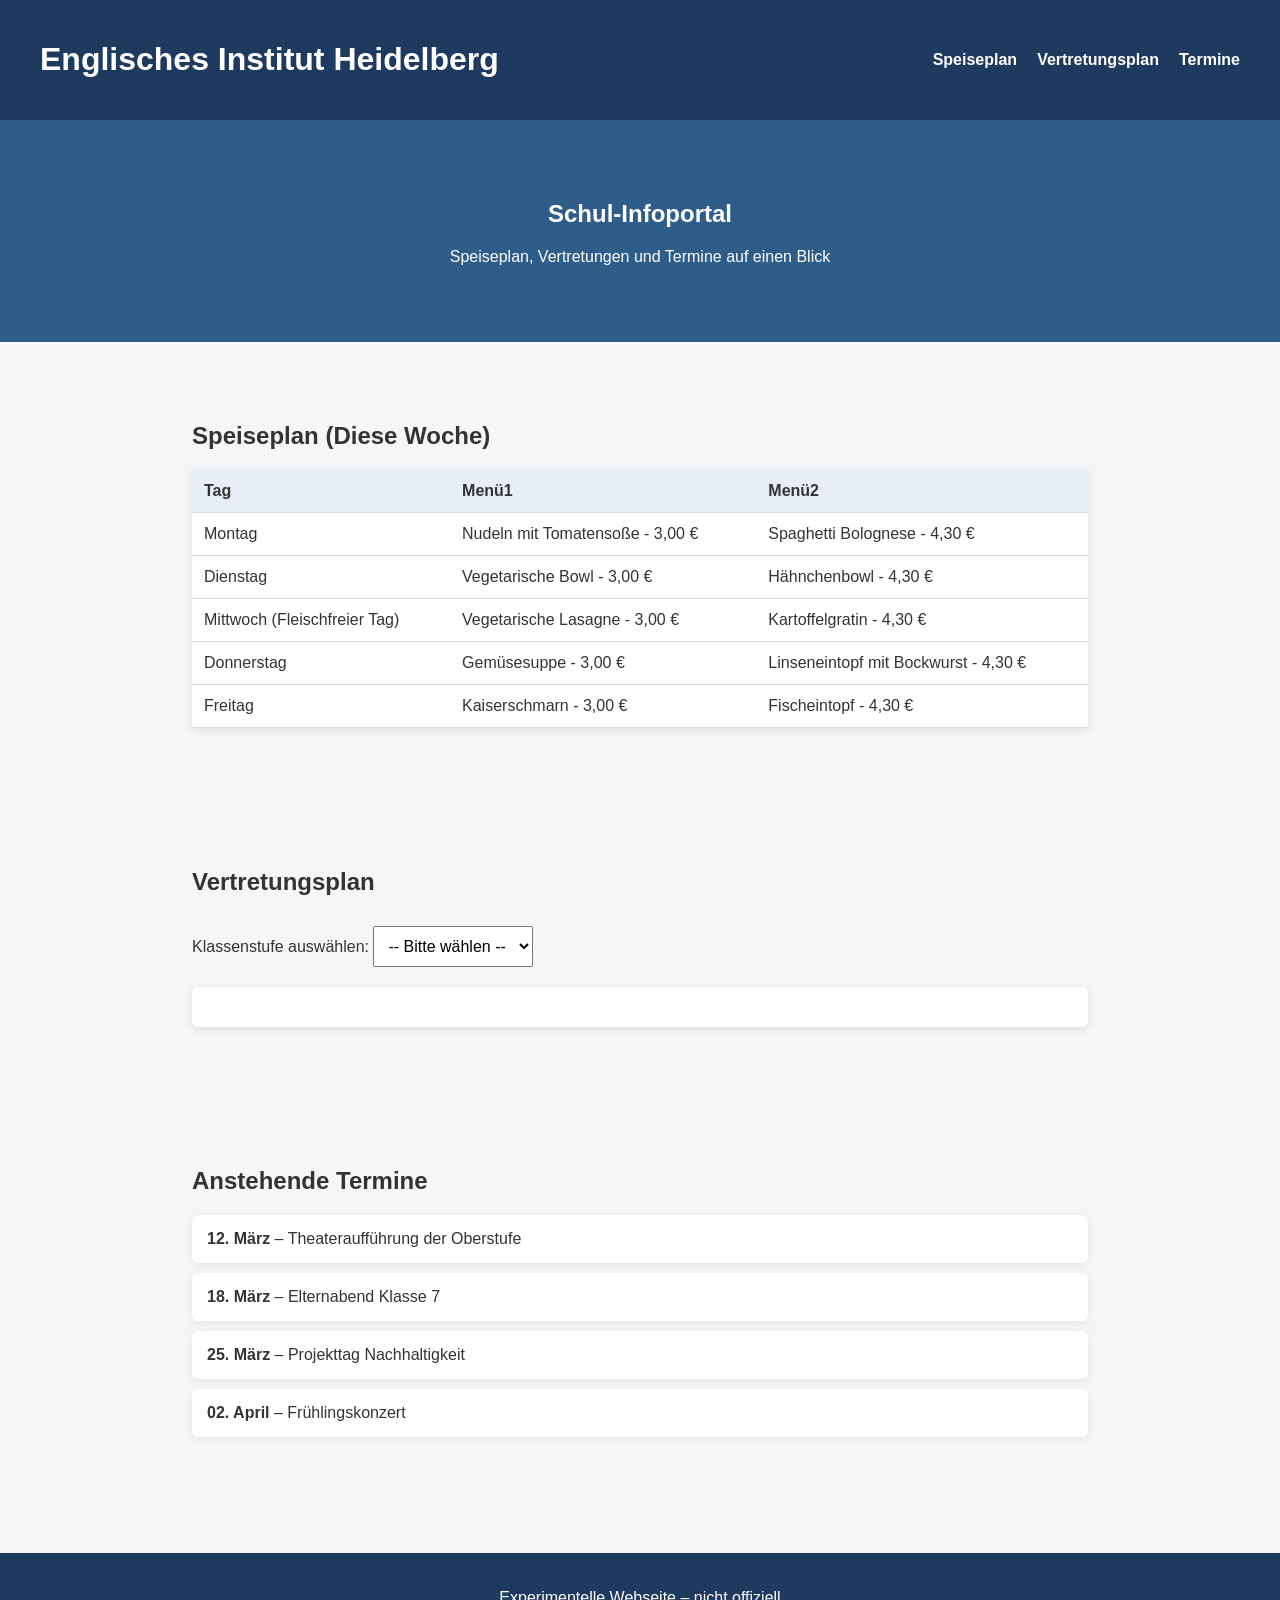
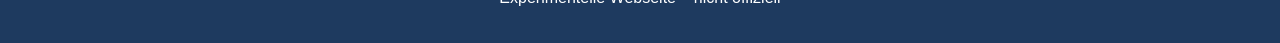
==== index.html @ 16c494ef "speiseplan" ====
<!DOCTYPE html>
<html lang="de">
<head>
<meta charset="UTF-8">
<meta name="viewport" content="width=device-width, initial-scale=1.0">
<title>EI Heidelberg – Infoportal</title>
<link rel="stylesheet" href="style.css">
</head>

<body>

<header>
<h1>Englisches Institut Heidelberg</h1>

<nav>
<ul>
<li><a href="#speiseplan">Speiseplan</a></li>
<li><a href="#vertretung">Vertretungsplan</a></li>
<li><a href="#termine">Termine</a></li>
</ul>
</nav>
</header>

<section class="hero">
<h2>Schul-Infoportal</h2>
<p>Speiseplan, Vertretungen und Termine auf einen Blick</p>
</section>


<section id="speiseplan" class="section">
<h2>Speiseplan (Diese Woche)</h2>

<table>
<tr>
<th>Tag</th>
<th>Menü1</th>
<th>Menü2</th>
</tr>

<tr>
<td>Montag</td>
<td>Nudeln mit Tomatensoße - 3,00 €</td>
<td>Spaghetti Bolognese - 4,30 €</td>
</tr>

<tr>
<td>Dienstag</td>
<td>Vegetarische Bowl - 3,00 €</td>
<td>Hähnchenbowl - 4,30 €</td>
</tr>

<tr>
<td>Mittwoch (Fleischfreier Tag)</td>
<td>Vegetarische Lasagne - 3,00 €</td>
<td>Kartoffelgratin - 4,30 €</td>
</tr>

<tr>
<td>Donnerstag</td>
<td>Gemüsesuppe - 3,00 €</td>
<td>Linseneintopf mit Bockwurst - 4,30 €</td>
</tr>

<tr>
<td>Freitag</td>
<td>Kaiserschmarn - 3,00 €</td>
<td>Fischeintopf - 4,30 €</td>
</tr>

</table>
</section>


<section id="vertretung" class="section">
<h2>Vertretungsplan</h2>

<label>Klassenstufe auswählen:</label>

<select id="classSelect">
<option value="">-- Bitte wählen --</option>
<option value="5">Klasse 5</option>
<option value="6">Klasse 6</option>
<option value="7">Klasse 7</option>
<option value="8">Klasse 8</option>
<option value="9">Klasse 9</option>
<option value="10">Klasse 10</option>
<option value="11">Klasse 11</option>
<option value="KS1">Kursstufe 1</option>
<option value="KS2">Kursstufe 2</option>
</select>

<div id="vertretungsOutput"></div>

</section>


<section id="termine" class="section">
<h2>Anstehende Termine</h2>

<ul class="events">

<li>
<strong>12. März</strong> – Theateraufführung der Oberstufe
</li>

<li>
<strong>18. März</strong> – Elternabend Klasse 7
</li>

<li>
<strong>25. März</strong> – Projekttag Nachhaltigkeit
</li>

<li>
<strong>02. April</strong> – Frühlingskonzert
</li>

</ul>

</section>

<footer>
<p>Experimentelle Webseite – nicht offiziell</p>
</footer>

<script src="script.js"></script>

</body>
</html>
---- style.css ----
body{
    font-family: Arial, Helvetica, sans-serif;
    margin:0;
    background:#f4f6f8;
    color:#333;
    }
    
    header{
    display:flex;
    justify-content:space-between;
    align-items:center;
    padding:20px 40px;
    background:#1e3a5f;
    color:white;
    }
    
    nav ul{
    display:flex;
    list-style:none;
    gap:20px;
    }
    
    nav a{
    color:white;
    text-decoration:none;
    font-weight:bold;
    }
    
    nav a:hover{
    text-decoration:underline;
    }
    
    .hero{
    text-align:center;
    padding:60px 20px;
    background:#2f5d8a;
    color:white;
    }
    
    .section{
    padding:60px 15%;
    }
    
    h2{
    margin-bottom:20px;
    }
    
    table{
    width:100%;
    border-collapse:collapse;
    background:white;
    box-shadow:0 2px 8px rgba(0,0,0,0.1);
    }
    
    th,td{
    padding:12px;
    border-bottom:1px solid #ddd;
    text-align:left;
    }
    
    th{
    background:#e8eef6;
    }
    
    select{
    padding:10px;
    margin-top:10px;
    font-size:16px;
    }
    
    #vertretungsOutput{
    margin-top:20px;
    background:white;
    padding:20px;
    border-radius:6px;
    box-shadow:0 2px 8px rgba(0,0,0,0.1);
    }
    
    .events{
    list-style:none;
    padding:0;
    }
    
    .events li{
    background:white;
    margin-bottom:10px;
    padding:15px;
    border-radius:6px;
    box-shadow:0 2px 8px rgba(0,0,0,0.08);
    }
    
    footer{
    text-align:center;
    padding:20px;
    background:#1e3a5f;
    color:white;
    margin-top:40px;
    }
    
    html{
    scroll-behavior:smooth;
    }
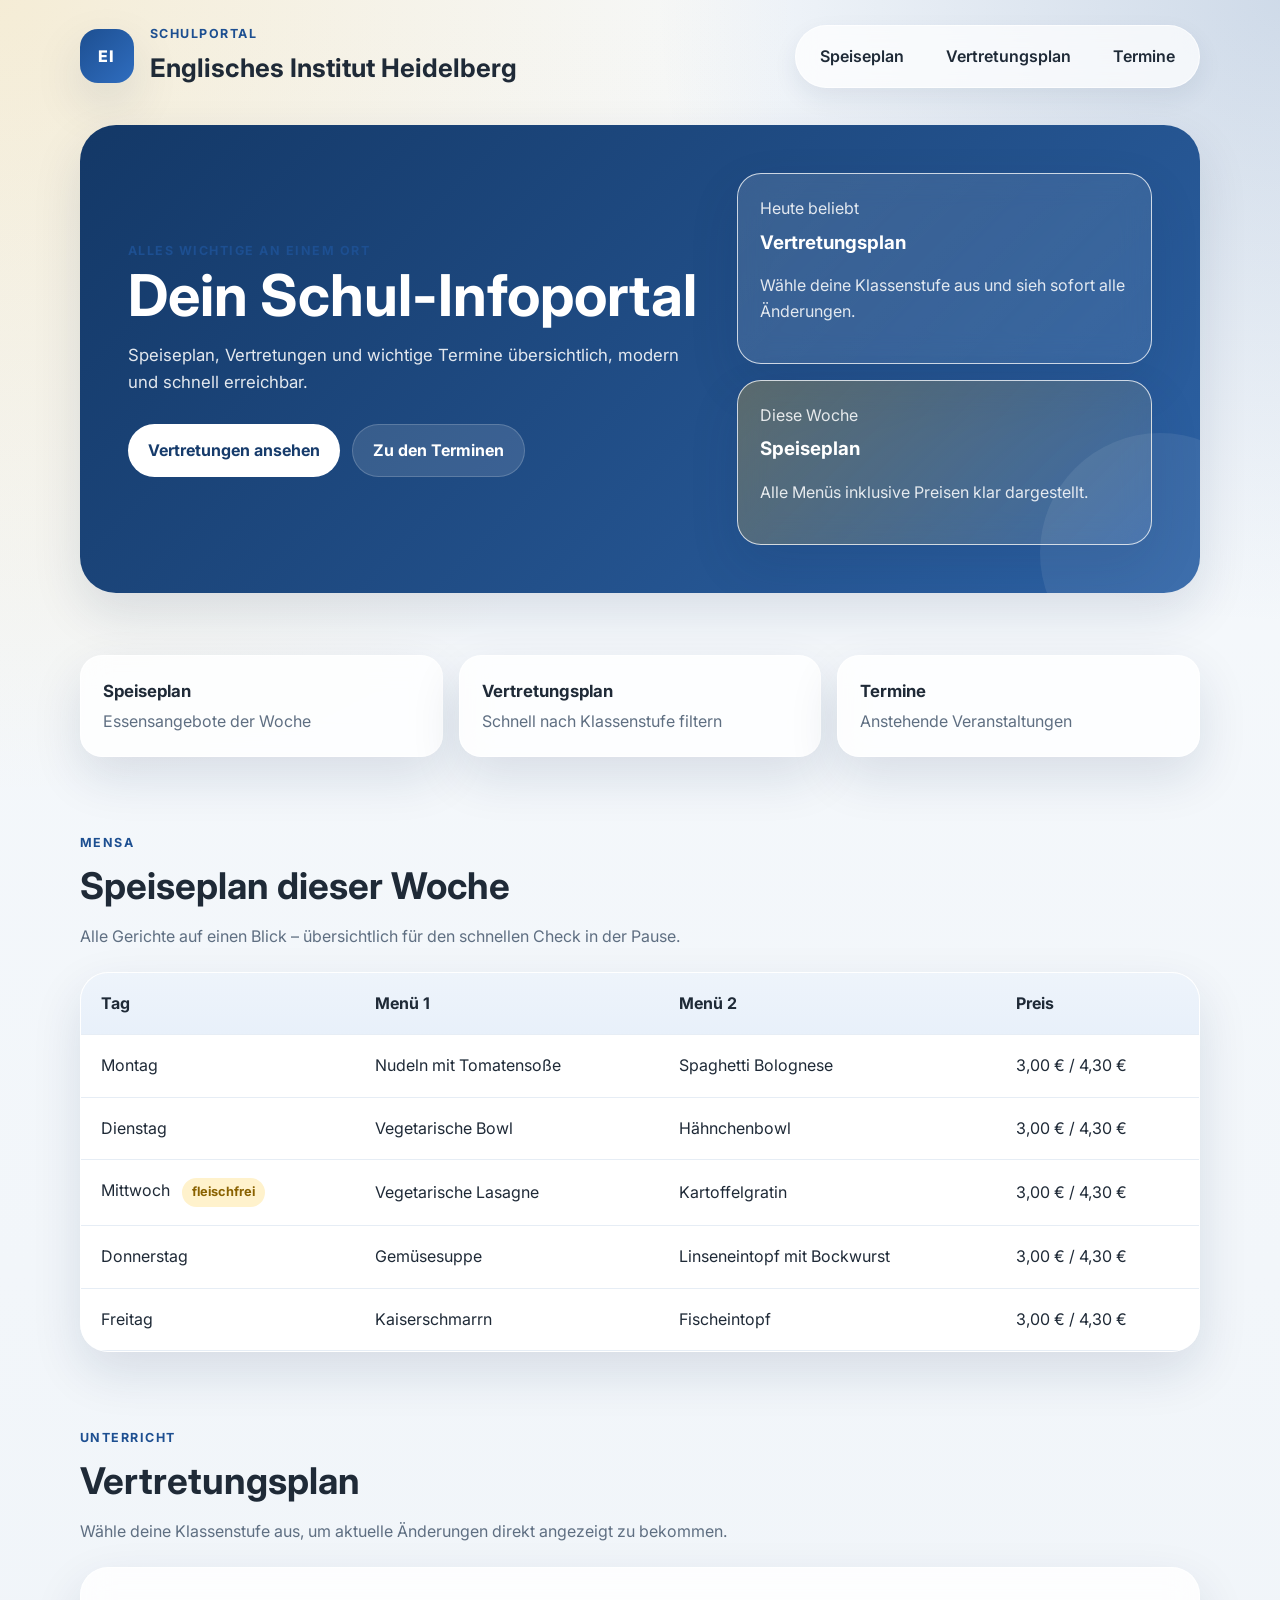
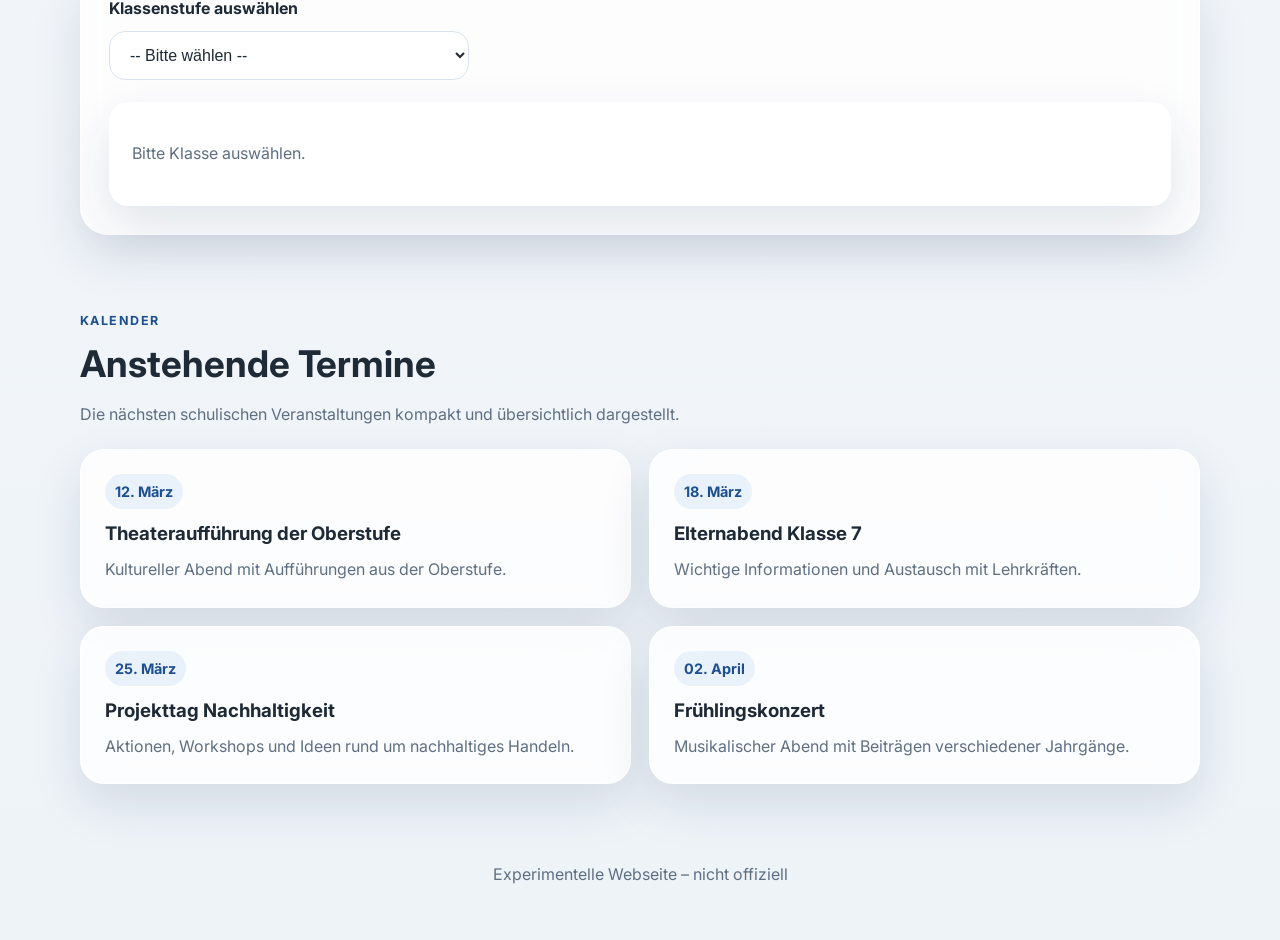
==== commit ca6767b8: "update" ====
--- a/index.html
+++ b/index.html
@@ -1,129 +1,198 @@
 <!DOCTYPE html>
 <html lang="de">
 <head>
-<meta charset="UTF-8">
-<meta name="viewport" content="width=device-width, initial-scale=1.0">
-<title>EI Heidelberg – Infoportal</title>
-<link rel="stylesheet" href="style.css">
+  <meta charset="UTF-8">
+  <meta name="viewport" content="width=device-width, initial-scale=1.0">
+  <title>EI Heidelberg – Infoportal</title>
+  <link rel="preconnect" href="https://fonts.googleapis.com">
+  <link rel="preconnect" href="https://fonts.gstatic.com" crossorigin>
+  <link href="https://fonts.googleapis.com/css2?family=Inter:wght@400;500;600;700;800&display=swap" rel="stylesheet">
+  <link rel="stylesheet" href="style.css">
 </head>
+<body>
+  <header class="site-header">
+    <div class="brand">
+      <span class="brand-badge">EI</span>
+      <div>
+        <p class="eyebrow">Schulportal</p>
+        <h1>Englisches Institut Heidelberg</h1>
+      </div>
+    </div>
 
-<body>
+    <nav class="main-nav">
+      <ul>
+        <li><a href="#speiseplan">Speiseplan</a></li>
+        <li><a href="#vertretung">Vertretungsplan</a></li>
+        <li><a href="#termine">Termine</a></li>
+      </ul>
+    </nav>
+  </header>
 
-<header>
-<h1>Englisches Institut Heidelberg</h1>
+  <main>
+    <section class="hero">
+      <div class="hero-content">
+        <p class="eyebrow">Alles Wichtige an einem Ort</p>
+        <h2>Dein Schul-Infoportal</h2>
+        <p class="hero-text">Speiseplan, Vertretungen und wichtige Termine übersichtlich, modern und schnell erreichbar.</p>
 
-<nav>
-<ul>
-<li><a href="#speiseplan">Speiseplan</a></li>
-<li><a href="#vertretung">Vertretungsplan</a></li>
-<li><a href="#termine">Termine</a></li>
-</ul>
-</nav>
-</header>
+        <div class="hero-actions">
+          <a class="btn btn-primary" href="#vertretung">Vertretungen ansehen</a>
+          <a class="btn btn-secondary" href="#termine">Zu den Terminen</a>
+        </div>
+      </div>
 
-<section class="hero">
-<h2>Schul-Infoportal</h2>
-<p>Speiseplan, Vertretungen und Termine auf einen Blick</p>
-</section>
+      <div class="hero-cards">
+        <article class="info-card accent-blue">
+          <span class="info-label">Heute beliebt</span>
+          <h3>Vertretungsplan</h3>
+          <p>Wähle deine Klassenstufe aus und sieh sofort alle Änderungen.</p>
+        </article>
 
+        <article class="info-card accent-gold">
+          <span class="info-label">Diese Woche</span>
+          <h3>Speiseplan</h3>
+          <p>Alle Menüs inklusive Preisen klar dargestellt.</p>
+        </article>
+      </div>
+    </section>
 
-<section id="speiseplan" class="section">
-<h2>Speiseplan (Diese Woche)</h2>
+    <section class="quick-links section-narrow">
+      <a class="quick-link" href="#speiseplan">
+        <span class="quick-link-title">Speiseplan</span>
+        <span class="quick-link-text">Essensangebote der Woche</span>
+      </a>
+      <a class="quick-link" href="#vertretung">
+        <span class="quick-link-title">Vertretungsplan</span>
+        <span class="quick-link-text">Schnell nach Klassenstufe filtern</span>
+      </a>
+      <a class="quick-link" href="#termine">
+        <span class="quick-link-title">Termine</span>
+        <span class="quick-link-text">Anstehende Veranstaltungen</span>
+      </a>
+    </section>
 
-<table>
-<tr>
-<th>Tag</th>
-<th>Menü1</th>
-<th>Menü2</th>
-</tr>
+    <section id="speiseplan" class="section">
+      <div class="section-heading">
+        <p class="eyebrow">Mensa</p>
+        <h2>Speiseplan dieser Woche</h2>
+        <p>Alle Gerichte auf einen Blick – übersichtlich für den schnellen Check in der Pause.</p>
+      </div>
 
-<tr>
-<td>Montag</td>
-<td>Nudeln mit Tomatensoße - 3,00 €</td>
-<td>Spaghetti Bolognese - 4,30 €</td>
-</tr>
+      <div class="table-wrapper">
+        <table>
+          <thead>
+            <tr>
+              <th>Tag</th>
+              <th>Menü 1</th>
+              <th>Menü 2</th>
+              <th>Preis</th>
+            </tr>
+          </thead>
+          <tbody>
+            <tr>
+              <td data-label="Tag">Montag</td>
+              <td data-label="Menü 1">Nudeln mit Tomatensoße</td>
+              <td data-label="Menü 2">Spaghetti Bolognese</td>
+              <td data-label="Preis">3,00 € / 4,30 €</td>
+            </tr>
+            <tr>
+              <td data-label="Tag">Dienstag</td>
+              <td data-label="Menü 1">Vegetarische Bowl</td>
+              <td data-label="Menü 2">Hähnchenbowl</td>
+              <td>3,00 € / 4,30 €</td>
+            </tr>
+            <tr>
+              <td data-label="Tag">Mittwoch <span class="highlight-pill">fleischfrei</span></td>
+              <td data-label="Menü 1">Vegetarische Lasagne</td>
+              <td data-label="Menü 2">Kartoffelgratin</td>
+              <td>3,00 € / 4,30 €</td>
+            </tr>
+            <tr>
+              <td data-label="Tag">Donnerstag</td>
+              <td data-label="Menü 1">Gemüsesuppe</td>
+              <td data-label="Menü 2">Linseneintopf mit Bockwurst</td>
+              <td>3,00 € / 4,30 €</td>
+            </tr>
+            <tr>
+              <td data-label="Tag">Freitag</td>
+              <td data-label="Menü 1">Kaiserschmarrn</td>
+              <td data-label="Menü 2">Fischeintopf</td>
+              <td>3,00 € / 4,30 €</td>
+            </tr>
+          </tbody>
+        </table>
+      </div>
+    </section>
 
-<tr>
-<td>Dienstag</td>
-<td>Vegetarische Bowl - 3,00 €</td>
-<td>Hähnchenbowl - 4,30 €</td>
-</tr>
+    <section id="vertretung" class="section">
+      <div class="section-heading">
+        <p class="eyebrow">Unterricht</p>
+        <h2>Vertretungsplan</h2>
+        <p>Wähle deine Klassenstufe aus, um aktuelle Änderungen direkt angezeigt zu bekommen.</p>
+      </div>
 
-<tr>
-<td>Mittwoch (Fleischfreier Tag)</td>
-<td>Vegetarische Lasagne - 3,00 €</td>
-<td>Kartoffelgratin - 4,30 €</td>
-</tr>
+      <div class="vertretung-card">
+        <label for="classSelect">Klassenstufe auswählen</label>
+        <div class="select-wrapper">
+          <select id="classSelect">
+            <option value="">-- Bitte wählen --</option>
+            <option value="5">Klasse 5</option>
+            <option value="6">Klasse 6</option>
+            <option value="7">Klasse 7</option>
+            <option value="8">Klasse 8</option>
+            <option value="9">Klasse 9</option>
+            <option value="10">Klasse 10</option>
+            <option value="11">Klasse 11</option>
+            <option value="KS1">Kursstufe 1</option>
+            <option value="KS2">Kursstufe 2</option>
+          </select>
+        </div>
 
-<tr>
-<td>Donnerstag</td>
-<td>Gemüsesuppe - 3,00 €</td>
-<td>Linseneintopf mit Bockwurst - 4,30 €</td>
-</tr>
+        <div id="vertretungsOutput" class="output-placeholder">
+          <p>Bitte Klasse auswählen.</p>
+        </div>
+      </div>
+    </section>
 
-<tr>
-<td>Freitag</td>
-<td>Kaiserschmarn - 3,00 €</td>
-<td>Fischeintopf - 4,30 €</td>
-</tr>
+    <section id="termine" class="section">
+      <div class="section-heading">
+        <p class="eyebrow">Kalender</p>
+        <h2>Anstehende Termine</h2>
+        <p>Die nächsten schulischen Veranstaltungen kompakt und übersichtlich dargestellt.</p>
+      </div>
 
-</table>
-</section>
+      <div class="events-grid">
+        <article class="event-card">
+          <span class="event-date">12. März</span>
+          <h3>Theateraufführung der Oberstufe</h3>
+          <p>Kultureller Abend mit Aufführungen aus der Oberstufe.</p>
+        </article>
 
+        <article class="event-card">
+          <span class="event-date">18. März</span>
+          <h3>Elternabend Klasse 7</h3>
+          <p>Wichtige Informationen und Austausch mit Lehrkräften.</p>
+        </article>
 
-<section id="vertretung" class="section">
-<h2>Vertretungsplan</h2>
+        <article class="event-card">
+          <span class="event-date">25. März</span>
+          <h3>Projekttag Nachhaltigkeit</h3>
+          <p>Aktionen, Workshops und Ideen rund um nachhaltiges Handeln.</p>
+        </article>
 
-<label>Klassenstufe auswählen:</label>
+        <article class="event-card">
+          <span class="event-date">02. April</span>
+          <h3>Frühlingskonzert</h3>
+          <p>Musikalischer Abend mit Beiträgen verschiedener Jahrgänge.</p>
+        </article>
+      </div>
+    </section>
+  </main>
 
-<select id="classSelect">
-<option value="">-- Bitte wählen --</option>
-<option value="5">Klasse 5</option>
-<option value="6">Klasse 6</option>
-<option value="7">Klasse 7</option>
-<option value="8">Klasse 8</option>
-<option value="9">Klasse 9</option>
-<option value="10">Klasse 10</option>
-<option value="11">Klasse 11</option>
-<option value="KS1">Kursstufe 1</option>
-<option value="KS2">Kursstufe 2</option>
-</select>
+  <footer>
+    <p>Experimentelle Webseite – nicht offiziell</p>
+  </footer>
 
-<div id="vertretungsOutput"></div>
-
-</section>
-
-
-<section id="termine" class="section">
-<h2>Anstehende Termine</h2>
-
-<ul class="events">
-
-<li>
-<strong>12. März</strong> – Theateraufführung der Oberstufe
-</li>
-
-<li>
-<strong>18. März</strong> – Elternabend Klasse 7
-</li>
-
-<li>
-<strong>25. März</strong> – Projekttag Nachhaltigkeit
-</li>
-
-<li>
-<strong>02. April</strong> – Frühlingskonzert
-</li>
-
-</ul>
-
-</section>
-
-<footer>
-<p>Experimentelle Webseite – nicht offiziell</p>
-</footer>
-
-<script src="script.js"></script>
-
+  <script src="script.js"></script>
 </body>
-</html>+</html>
--- a/style.css
+++ b/style.css
@@ -1,102 +1,687 @@
-body{
-    font-family: Arial, Helvetica, sans-serif;
-    margin:0;
-    background:#f4f6f8;
-    color:#333;
-    }
-    
-    header{
-    display:flex;
-    justify-content:space-between;
-    align-items:center;
-    padding:20px 40px;
-    background:#1e3a5f;
-    color:white;
-    }
-    
-    nav ul{
-    display:flex;
-    list-style:none;
-    gap:20px;
-    }
-    
-    nav a{
-    color:white;
-    text-decoration:none;
-    font-weight:bold;
-    }
-    
-    nav a:hover{
-    text-decoration:underline;
-    }
-    
-    .hero{
-    text-align:center;
-    padding:60px 20px;
-    background:#2f5d8a;
-    color:white;
-    }
-    
-    .section{
-    padding:60px 15%;
-    }
-    
-    h2{
-    margin-bottom:20px;
-    }
-    
-    table{
-    width:100%;
-    border-collapse:collapse;
-    background:white;
-    box-shadow:0 2px 8px rgba(0,0,0,0.1);
-    }
-    
-    th,td{
-    padding:12px;
-    border-bottom:1px solid #ddd;
-    text-align:left;
-    }
-    
-    th{
-    background:#e8eef6;
-    }
-    
-    select{
-    padding:10px;
-    margin-top:10px;
-    font-size:16px;
-    }
-    
-    #vertretungsOutput{
-    margin-top:20px;
-    background:white;
-    padding:20px;
-    border-radius:6px;
-    box-shadow:0 2px 8px rgba(0,0,0,0.1);
-    }
-    
-    .events{
-    list-style:none;
-    padding:0;
-    }
-    
-    .events li{
-    background:white;
-    margin-bottom:10px;
-    padding:15px;
-    border-radius:6px;
-    box-shadow:0 2px 8px rgba(0,0,0,0.08);
-    }
-    
-    footer{
-    text-align:center;
-    padding:20px;
-    background:#1e3a5f;
-    color:white;
-    margin-top:40px;
-    }
-    
-    html{
-    scroll-behavior:smooth;
-    }+:root {
+  --bg: #eef3f8;
+  --surface: rgba(255, 255, 255, 0.82);
+  --surface-solid: #ffffff;
+  --text: #1f2a37;
+  --muted: #5f6f82;
+  --primary: #1d4f91;
+  --primary-dark: #163b6b;
+  --accent: #f0b429;
+  --border: rgba(29, 79, 145, 0.12);
+  --shadow: 0 20px 50px rgba(20, 45, 84, 0.12);
+  --radius: 24px;
+}
+
+* {
+  box-sizing: border-box;
+}
+
+html {
+  scroll-behavior: smooth;
+}
+
+body {
+  margin: 0;
+  font-family: "Inter", Arial, Helvetica, sans-serif;
+  color: var(--text);
+  background:
+    radial-gradient(circle at top left, rgba(240, 180, 41, 0.18), transparent 28%),
+    radial-gradient(circle at top right, rgba(29, 79, 145, 0.18), transparent 22%),
+    linear-gradient(180deg, #f6f9fc 0%, var(--bg) 100%);
+  line-height: 1.6;
+}
+
+img {
+  max-width: 100%;
+}
+
+.site-header,
+.section,
+.section-narrow,
+footer {
+  width: min(1120px, calc(100% - 32px));
+  margin: 0 auto;
+}
+
+.site-header {
+  display: flex;
+  justify-content: space-between;
+  align-items: center;
+  gap: 24px;
+  padding: 24px 0;
+}
+
+.brand {
+  display: flex;
+  align-items: center;
+  gap: 16px;
+}
+
+.brand h1 {
+  margin: 0;
+  font-size: clamp(1.2rem, 2vw, 1.8rem);
+}
+
+.brand-badge {
+  width: 54px;
+  height: 54px;
+  display: grid;
+  place-items: center;
+  border-radius: 18px;
+  background: linear-gradient(135deg, var(--primary), #2f6dbf);
+  color: white;
+  font-weight: 800;
+  letter-spacing: 0.08em;
+  box-shadow: var(--shadow);
+}
+
+.eyebrow {
+  margin: 0 0 4px;
+  color: var(--primary);
+  text-transform: uppercase;
+  letter-spacing: 0.12em;
+  font-size: 0.78rem;
+  font-weight: 700;
+}
+
+nav ul {
+  display: flex;
+  align-items: center;
+  list-style: none;
+  gap: 10px;
+  padding: 8px;
+  margin: 0;
+  background: rgba(255, 255, 255, 0.72);
+  border: 1px solid rgba(255, 255, 255, 0.7);
+  border-radius: 999px;
+  backdrop-filter: blur(14px);
+  box-shadow: 0 10px 25px rgba(20, 45, 84, 0.08);
+}
+
+nav a {
+  display: inline-block;
+  color: var(--text);
+  text-decoration: none;
+  font-weight: 600;
+  padding: 10px 16px;
+  border-radius: 999px;
+  transition: 0.25s ease;
+}
+
+nav a:hover {
+  color: white;
+  background: var(--primary);
+}
+
+.hero {
+  width: min(1120px, calc(100% - 32px));
+  margin: 12px auto 24px;
+  padding: 48px;
+  border-radius: 36px;
+  background:
+    linear-gradient(135deg, rgba(19, 55, 101, 0.96), rgba(45, 97, 162, 0.88)),
+    linear-gradient(135deg, #1d4f91, #2f6dbf);
+  color: white;
+  display: grid;
+  grid-template-columns: 1.4fr 1fr;
+  gap: 28px;
+  align-items: center;
+  box-shadow: var(--shadow);
+  overflow: hidden;
+  position: relative;
+}
+
+.hero::after {
+  content: "";
+  position: absolute;
+  inset: auto -80px -80px auto;
+  width: 240px;
+  height: 240px;
+  border-radius: 50%;
+  background: rgba(255, 255, 255, 0.08);
+}
+
+.hero h2 {
+  margin: 0;
+  font-size: clamp(2rem, 5vw, 3.6rem);
+  line-height: 1.05;
+}
+
+.hero-text {
+  max-width: 56ch;
+  color: rgba(255, 255, 255, 0.88);
+  font-size: 1.05rem;
+}
+
+.hero-actions {
+  display: flex;
+  flex-wrap: wrap;
+  gap: 12px;
+  margin-top: 28px;
+}
+
+.btn {
+  display: inline-flex;
+  align-items: center;
+  justify-content: center;
+  padding: 13px 20px;
+  border-radius: 999px;
+  text-decoration: none;
+  font-weight: 700;
+  transition: transform 0.2s ease, opacity 0.2s ease, background 0.2s ease;
+}
+
+.btn:hover {
+  transform: translateY(-2px);
+}
+
+.btn-primary {
+  background: white;
+  color: var(--primary-dark);
+}
+
+.btn-secondary {
+  background: rgba(255, 255, 255, 0.12);
+  color: white;
+  border: 1px solid rgba(255, 255, 255, 0.18);
+}
+
+.hero-cards {
+  display: grid;
+  gap: 16px;
+}
+
+.info-card,
+.quick-link,
+.vertretung-card,
+.event-card,
+.table-wrapper,
+#vertretungsOutput {
+  backdrop-filter: blur(14px);
+  background: var(--surface);
+  border: 1px solid rgba(255, 255, 255, 0.75);
+  box-shadow: var(--shadow);
+}
+
+.info-card {
+  padding: 22px;
+  border-radius: 24px;
+}
+
+.info-card h3 {
+  margin: 6px 0 8px;
+}
+
+.info-card p,
+.info-label {
+  color: rgba(255, 255, 255, 0.86);
+}
+
+.accent-blue {
+  background: linear-gradient(135deg, rgba(255,255,255,0.12), rgba(255,255,255,0.08));
+}
+
+.accent-gold {
+  background: linear-gradient(135deg, rgba(240, 180, 41, 0.28), rgba(255,255,255,0.08));
+}
+
+.section,
+.section-narrow {
+  padding: 38px 0;
+}
+
+.section-heading {
+  margin-bottom: 22px;
+}
+
+.section-heading h2 {
+  margin: 0 0 8px;
+  font-size: clamp(1.6rem, 3vw, 2.3rem);
+}
+
+.section-heading p:last-child {
+  margin: 0;
+  color: var(--muted);
+  max-width: 65ch;
+}
+
+.quick-links {
+  display: grid;
+  grid-template-columns: repeat(3, 1fr);
+  gap: 16px;
+}
+
+.quick-link {
+  text-decoration: none;
+  color: inherit;
+  padding: 22px;
+  border-radius: 22px;
+  transition: transform 0.2s ease, border-color 0.2s ease;
+}
+
+.quick-link:hover,
+.event-card:hover {
+  transform: translateY(-4px);
+  border-color: rgba(29, 79, 145, 0.24);
+}
+
+.quick-link-title {
+  display: block;
+  font-weight: 700;
+  font-size: 1.05rem;
+  margin-bottom: 4px;
+}
+
+.quick-link-text {
+  color: var(--muted);
+}
+
+.table-wrapper {
+  border-radius: 28px;
+  overflow: hidden;
+}
+
+table {
+  width: 100%;
+  border-collapse: collapse;
+  background: var(--surface-solid);
+}
+
+thead {
+  background: linear-gradient(180deg, #eef4fb, #e8f0fa);
+}
+
+th,
+td {
+  padding: 18px 20px;
+  text-align: left;
+  border-bottom: 1px solid #e6edf5;
+}
+
+tbody tr:hover {
+  background: #f9fbfe;
+}
+
+.highlight-pill {
+  display: inline-block;
+  margin-left: 8px;
+  padding: 4px 10px;
+  border-radius: 999px;
+  background: #fff2cc;
+  color: #8a6200;
+  font-size: 0.8rem;
+  font-weight: 700;
+}
+
+.vertretung-card {
+  border-radius: 28px;
+  padding: 28px;
+}
+
+.vertretung-card label {
+  display: block;
+  margin-bottom: 10px;
+  font-weight: 700;
+}
+
+.select-wrapper {
+  position: relative;
+  max-width: 360px;
+}
+
+select {
+  width: 100%;
+  padding: 14px 16px;
+  font-size: 1rem;
+  border-radius: 16px;
+  border: 1px solid #d8e3ef;
+  background: white;
+  color: var(--text);
+  outline: none;
+}
+
+select:focus {
+  border-color: rgba(29, 79, 145, 0.45);
+  box-shadow: 0 0 0 4px rgba(29, 79, 145, 0.12);
+}
+
+#vertretungsOutput {
+  margin-top: 22px;
+  padding: 22px;
+  border-radius: 20px;
+  background: rgba(255, 255, 255, 0.9);
+}
+
+.output-placeholder,
+.output-empty {
+  color: var(--muted);
+}
+
+.output-list {
+  list-style: none;
+  padding: 0;
+  margin: 0;
+  display: grid;
+  gap: 12px;
+}
+
+.output-list li {
+  background: #f6f9fd;
+  border: 1px solid #e3ebf4;
+  border-radius: 16px;
+  padding: 14px 16px;
+}
+
+.events-grid {
+  display: grid;
+  grid-template-columns: repeat(2, 1fr);
+  gap: 18px;
+}
+
+.event-card {
+  padding: 24px;
+  border-radius: 24px;
+}
+
+.event-card h3 {
+  margin: 10px 0 8px;
+}
+
+.event-card p {
+  margin: 0;
+  color: var(--muted);
+}
+
+.event-date {
+  display: inline-block;
+  padding: 6px 10px;
+  border-radius: 999px;
+  background: #e9f1fb;
+  color: var(--primary);
+  font-weight: 700;
+  font-size: 0.9rem;
+}
+
+footer {
+  padding: 24px 0 36px;
+  text-align: center;
+  color: var(--muted);
+}
+
+@media (max-width: 900px) {
+  .site-header,
+  .hero {
+    grid-template-columns: 1fr;
+  }
+
+  .site-header {
+    flex-direction: column;
+    align-items: stretch;
+  }
+
+  nav ul {
+    justify-content: center;
+    flex-wrap: wrap;
+    border-radius: 24px;
+  }
+
+  .hero,
+  .vertretung-card {
+    padding: 28px;
+  }
+
+  .quick-links,
+  .events-grid {
+    grid-template-columns: 1fr;
+  }
+}
+
+@media (max-width: 640px) {
+  .hero {
+    padding: 24px;
+    border-radius: 28px;
+  }
+
+  th,
+  td {
+    padding: 14px 12px;
+    font-size: 0.94rem;
+  }
+
+  .brand {
+    align-items: flex-start;
+  }
+
+  nav a {
+    padding: 9px 12px;
+    font-size: 0.95rem;
+  }
+}
+
+
+/* Mobile improvements */
+main {
+  overflow-x: clip;
+}
+
+html, body {
+  max-width: 100%;
+  overflow-x: hidden;
+}
+
+@media (max-width: 900px) {
+  .site-header,
+  .hero {
+    width: min(1120px, calc(100% - 24px));
+  }
+
+  .section,
+  .section-narrow,
+  footer {
+    width: min(1120px, calc(100% - 24px));
+  }
+
+  .hero-content,
+  .hero-cards {
+    width: 100%;
+  }
+
+  .hero-actions {
+    flex-direction: column;
+    align-items: stretch;
+  }
+
+  .btn {
+    width: 100%;
+  }
+
+  .select-wrapper {
+    max-width: none;
+  }
+}
+
+@media (max-width: 640px) {
+  body {
+    line-height: 1.5;
+  }
+
+  .site-header {
+    padding: 18px 0 8px;
+    gap: 16px;
+  }
+
+  .brand {
+    gap: 12px;
+  }
+
+  .brand-badge {
+    width: 46px;
+    height: 46px;
+    border-radius: 14px;
+    font-size: 0.95rem;
+  }
+
+  .brand h1 {
+    font-size: 1.08rem;
+    line-height: 1.2;
+  }
+
+  .main-nav {
+    width: 100%;
+  }
+
+  nav ul {
+    display: grid;
+    grid-template-columns: repeat(2, minmax(0, 1fr));
+    gap: 8px;
+    width: 100%;
+    padding: 10px;
+  }
+
+  nav li:last-child {
+    grid-column: 1 / -1;
+  }
+
+  nav a {
+    display: flex;
+    justify-content: center;
+    width: 100%;
+    min-height: 44px;
+  }
+
+  .section,
+  .section-narrow {
+    padding: 26px 0;
+  }
+
+  .section-heading {
+    margin-bottom: 16px;
+  }
+
+  .hero {
+    margin-top: 8px;
+    gap: 18px;
+    padding: 20px;
+    border-radius: 24px;
+  }
+
+  .hero h2 {
+    font-size: 2rem;
+  }
+
+  .hero-text {
+    font-size: 0.98rem;
+  }
+
+  .info-card,
+  .quick-link,
+  .event-card,
+  .vertretung-card,
+  #vertretungsOutput {
+    border-radius: 20px;
+  }
+
+  .info-card,
+  .quick-link,
+  .event-card {
+    padding: 18px;
+  }
+
+  .vertretung-card {
+    padding: 18px;
+  }
+
+  select {
+    min-height: 48px;
+    font-size: 16px;
+  }
+
+  .table-wrapper {
+    padding: 10px;
+    border-radius: 24px;
+    background: var(--surface);
+  }
+
+  table,
+  thead,
+  tbody,
+  tr,
+  th,
+  td {
+    display: block;
+    width: 100%;
+  }
+
+  thead {
+    display: none;
+  }
+
+  tbody {
+    display: grid;
+    gap: 12px;
+  }
+
+  tbody tr {
+    background: var(--surface-solid);
+    border: 1px solid #e6edf5;
+    border-radius: 18px;
+    overflow: hidden;
+    box-shadow: 0 8px 20px rgba(20, 45, 84, 0.06);
+  }
+
+  td {
+    position: relative;
+    padding: 12px 14px 12px 112px;
+    min-height: 48px;
+    border-bottom: 1px solid #edf2f7;
+    font-size: 0.95rem;
+  }
+
+  td:last-child {
+    border-bottom: none;
+  }
+
+  td::before {
+    content: attr(data-label);
+    position: absolute;
+    left: 14px;
+    top: 12px;
+    font-size: 0.78rem;
+    font-weight: 800;
+    letter-spacing: 0.04em;
+    text-transform: uppercase;
+    color: var(--primary);
+  }
+
+  .highlight-pill {
+    margin-left: 0;
+    margin-top: 6px;
+  }
+
+  .event-date {
+    font-size: 0.82rem;
+  }
+
+  footer {
+    padding-top: 10px;
+  }
+}
+
+@media (max-width: 380px) {
+  nav ul {
+    grid-template-columns: 1fr;
+  }
+
+  nav li:last-child {
+    grid-column: auto;
+  }
+
+  td {
+    padding-left: 14px;
+    padding-top: 34px;
+  }
+
+  td::before {
+    top: 10px;
+  }
+}
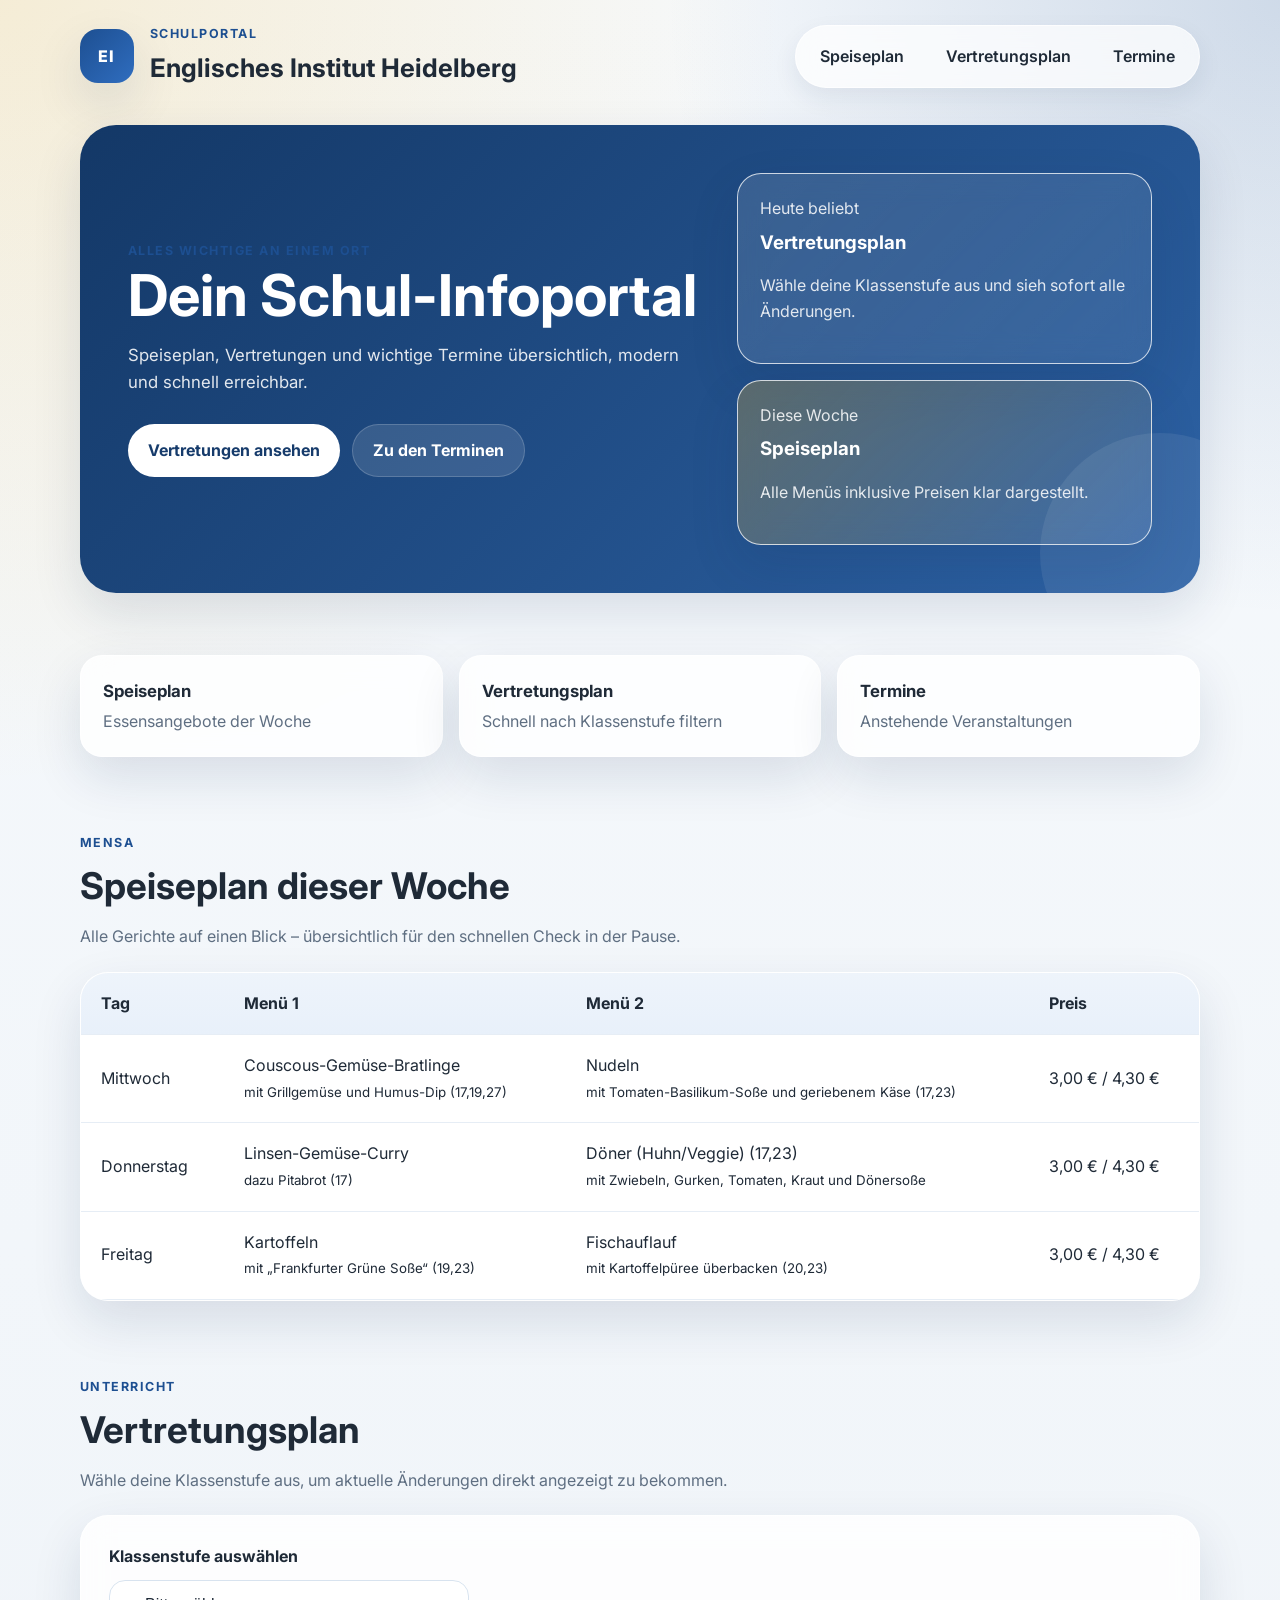
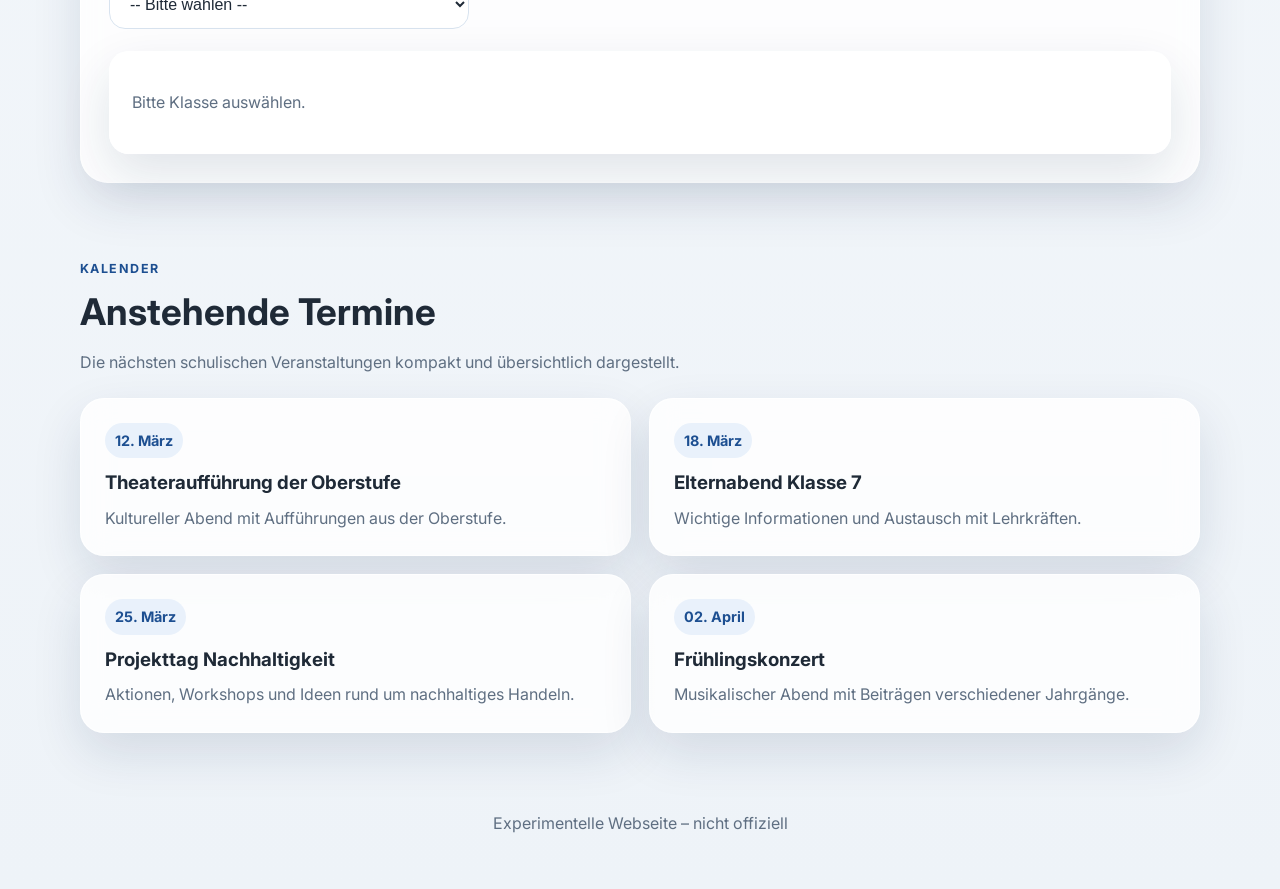
==== commit fbfbd3c2: "daten von EI Weseite in eigene Webseite übertragen" ====
--- a/index.html
+++ b/index.html
@@ -88,37 +88,7 @@
               <th>Preis</th>
             </tr>
           </thead>
-          <tbody>
-            <tr>
-              <td data-label="Tag">Montag</td>
-              <td data-label="Menü 1">Nudeln mit Tomatensoße</td>
-              <td data-label="Menü 2">Spaghetti Bolognese</td>
-              <td data-label="Preis">3,00 € / 4,30 €</td>
-            </tr>
-            <tr>
-              <td data-label="Tag">Dienstag</td>
-              <td data-label="Menü 1">Vegetarische Bowl</td>
-              <td data-label="Menü 2">Hähnchenbowl</td>
-              <td>3,00 € / 4,30 €</td>
-            </tr>
-            <tr>
-              <td data-label="Tag">Mittwoch <span class="highlight-pill">fleischfrei</span></td>
-              <td data-label="Menü 1">Vegetarische Lasagne</td>
-              <td data-label="Menü 2">Kartoffelgratin</td>
-              <td>3,00 € / 4,30 €</td>
-            </tr>
-            <tr>
-              <td data-label="Tag">Donnerstag</td>
-              <td data-label="Menü 1">Gemüsesuppe</td>
-              <td data-label="Menü 2">Linseneintopf mit Bockwurst</td>
-              <td>3,00 € / 4,30 €</td>
-            </tr>
-            <tr>
-              <td data-label="Tag">Freitag</td>
-              <td data-label="Menü 1">Kaiserschmarrn</td>
-              <td data-label="Menü 2">Fischeintopf</td>
-              <td>3,00 € / 4,30 €</td>
-            </tr>
+          <tbody id="menuTableBody">
           </tbody>
         </table>
       </div>
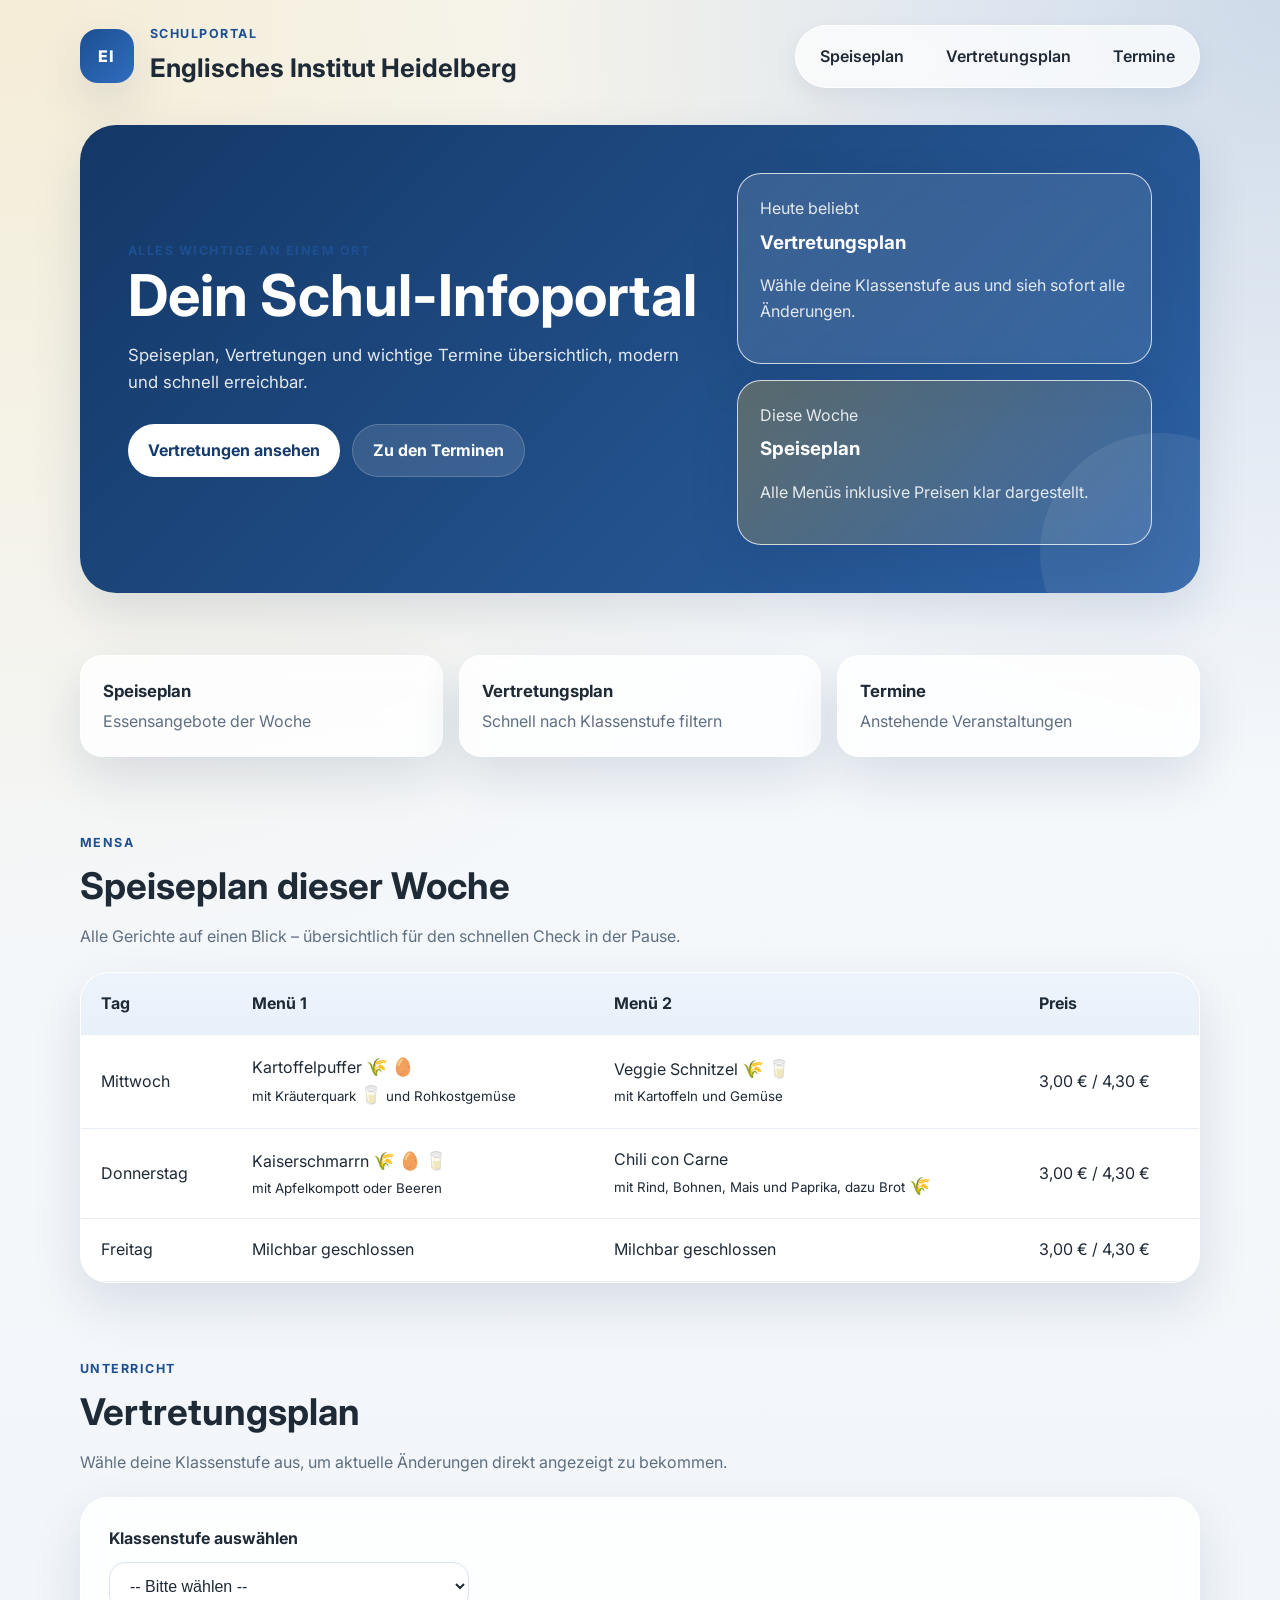
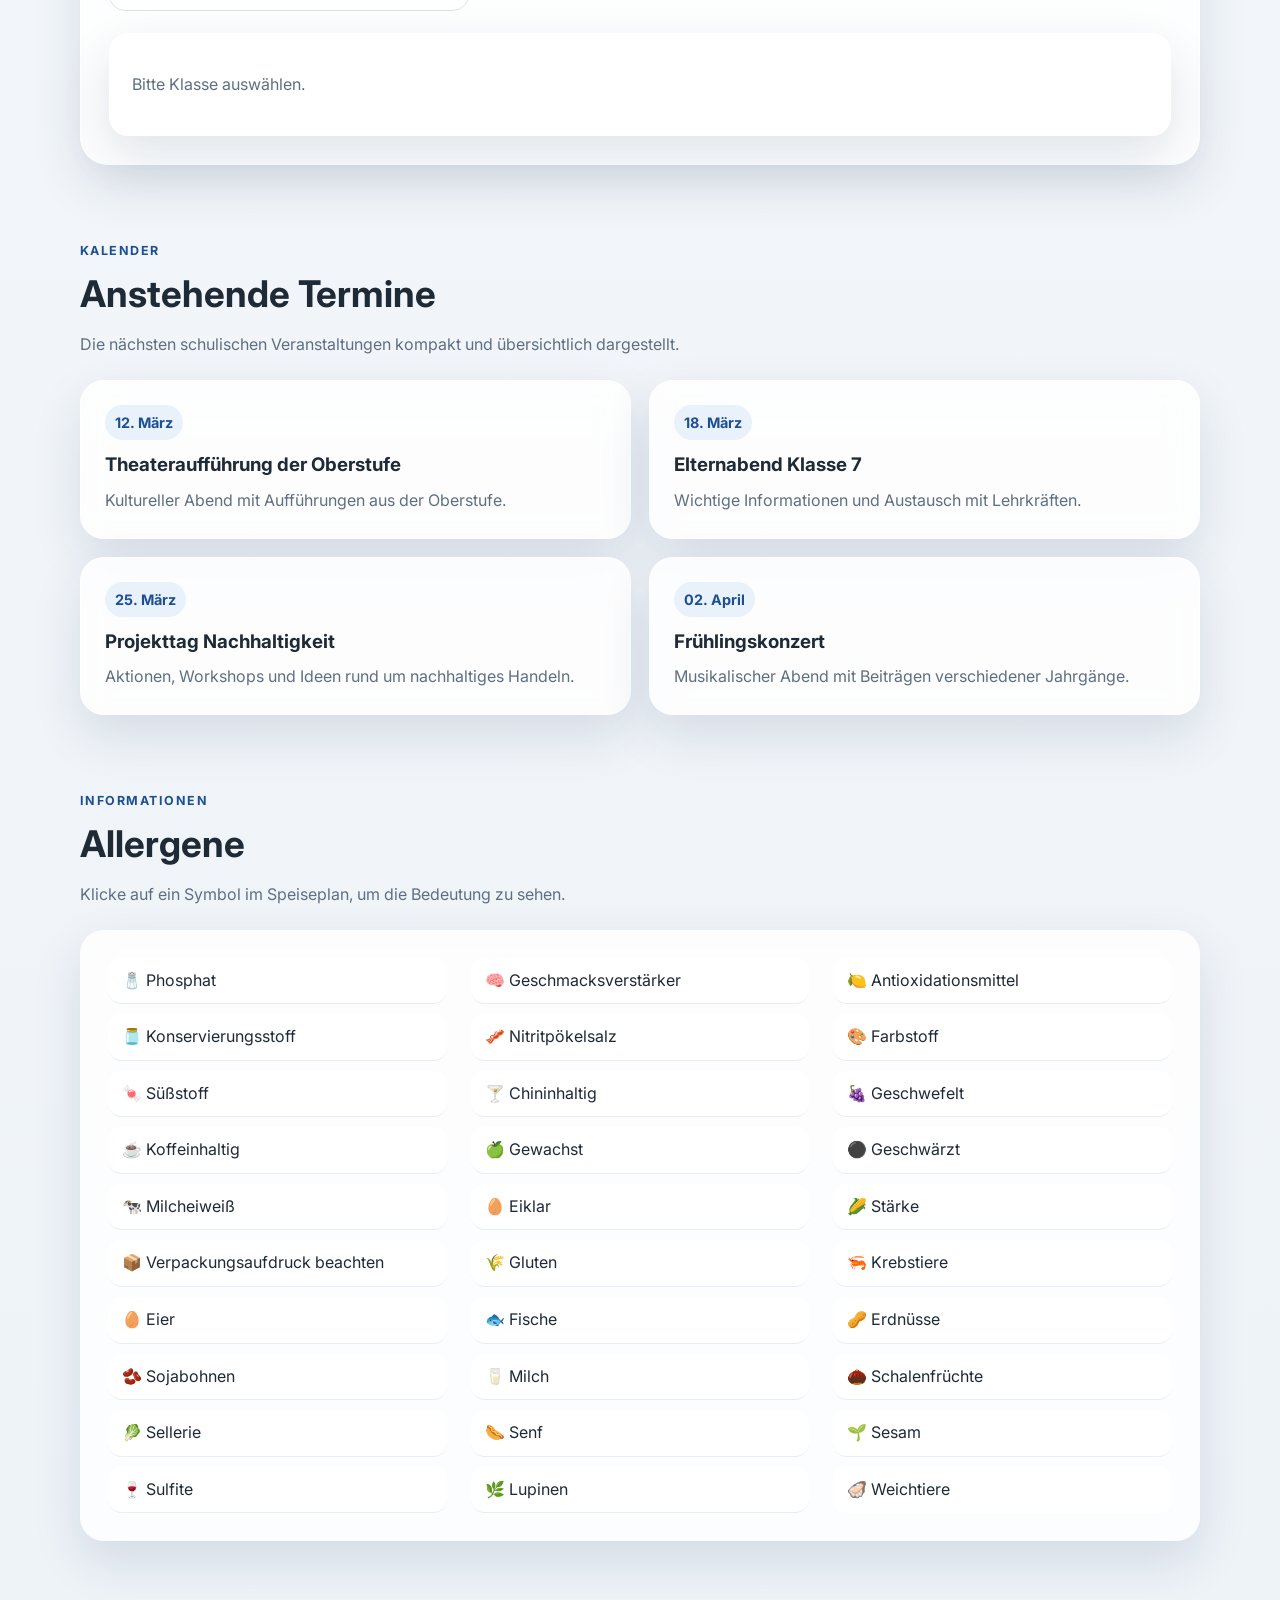
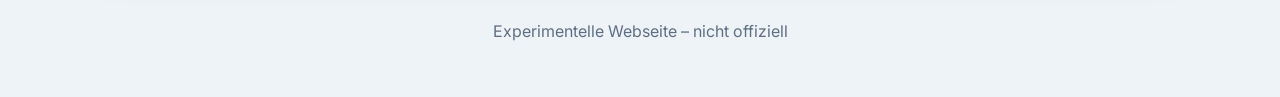
==== commit 00d258fe: "allergene" ====
--- a/index.html
+++ b/index.html
@@ -157,6 +157,48 @@
         </article>
       </div>
     </section>
+    <section id="infos" class="section">
+      <div class="section-heading">
+        <p class="eyebrow">Informationen</p>
+        <h2>Allergene</h2>
+        <p>Klicke auf ein Symbol im Speiseplan, um die Bedeutung zu sehen.</p>
+      </div>
+    
+      <div class="allergen-box">
+        <ul>
+          <li id="allergen-1">🧂 Phosphat</li>
+          <li id="allergen-2">🧠 Geschmacksverstärker</li>
+          <li id="allergen-3">🍋 Antioxidationsmittel</li>
+          <li id="allergen-4">🫙 Konservierungsstoff</li>
+          <li id="allergen-5">🥓 Nitritpökelsalz</li>
+          <li id="allergen-6">🎨 Farbstoff</li>
+          <li id="allergen-7">🍬 Süßstoff</li>
+          <li id="allergen-8">🍸 Chininhaltig</li>
+          <li id="allergen-9">🍇 Geschwefelt</li>
+          <li id="allergen-10">☕ Koffeinhaltig</li>
+          <li id="allergen-11">🍏 Gewachst</li>
+          <li id="allergen-12">⚫ Geschwärzt</li>
+          <li id="allergen-13">🐄 Milcheiweiß</li>
+          <li id="allergen-14">🥚 Eiklar</li>
+          <li id="allergen-15">🌽 Stärke</li>
+          <li id="allergen-16">📦 Verpackungsaufdruck beachten</li>
+          <li id="allergen-17">🌾 Gluten</li>
+          <li id="allergen-18">🦐 Krebstiere</li>
+          <li id="allergen-19">🥚 Eier</li>
+          <li id="allergen-20">🐟 Fische</li>
+          <li id="allergen-21">🥜 Erdnüsse</li>
+          <li id="allergen-22">🫘 Sojabohnen</li>
+          <li id="allergen-23">🥛 Milch</li>
+          <li id="allergen-24">🌰 Schalenfrüchte</li>
+          <li id="allergen-25">🥬 Sellerie</li>
+          <li id="allergen-26">🌭 Senf</li>
+          <li id="allergen-27">🌱 Sesam</li>
+          <li id="allergen-28">🍷 Sulfite</li>
+          <li id="allergen-29">🌿 Lupinen</li>
+          <li id="allergen-30">🦪 Weichtiere</li>
+        </ul>
+      </div>
+    </section>
   </main>
 
   <footer>
--- a/style.css
+++ b/style.css
@@ -685,3 +685,81 @@
     top: 10px;
   }
 }
+.info-grid {
+  display: grid;
+  grid-template-columns: repeat(auto-fit, minmax(280px, 1fr));
+  gap: 20px;
+}
+
+.price-box,
+.allergen-box {
+  padding: 24px;
+  border-radius: 24px;
+  background: var(--surface);
+  backdrop-filter: blur(14px);
+  box-shadow: var(--shadow);
+}
+
+.price-box ul,
+.allergen-box ul {
+  list-style: none;
+  padding: 0;
+  margin: 0;
+}
+
+.price-box li,
+.allergen-box li {
+  padding: 8px 0;
+  border-bottom: 1px solid #e6edf5;
+}
+
+.price-box li:last-child,
+.allergen-box li:last-child {
+  border-bottom: none;
+}
+.allergen-link {
+  text-decoration: none;
+  font-size: 1.1rem;
+  transition: transform 0.2s ease;
+  display: inline-block;
+}
+
+.allergen-link:hover {
+  transform: scale(1.25);
+}
+
+.allergen-box li {
+  scroll-margin-top: 100px;
+}
+.allergen-box {
+  padding: 28px;
+  border-radius: 24px;
+  background: var(--surface);
+  box-shadow: var(--shadow);
+}
+
+.allergen-box ul {
+  list-style: none;
+  padding: 0;
+  margin: 0;
+  display: grid;
+  grid-template-columns: repeat(auto-fit, minmax(260px, 1fr));
+  gap: 10px 24px;
+}
+
+.allergen-box li {
+  padding: 10px 14px;
+  background: rgba(255,255,255,0.8);
+  border-radius: 14px;
+  scroll-margin-top: 100px;
+}
+
+.allergen-link {
+  text-decoration: none;
+  display: inline-block;
+  transition: transform 0.2s ease;
+}
+
+.allergen-link:hover {
+  transform: scale(1.3);
+}
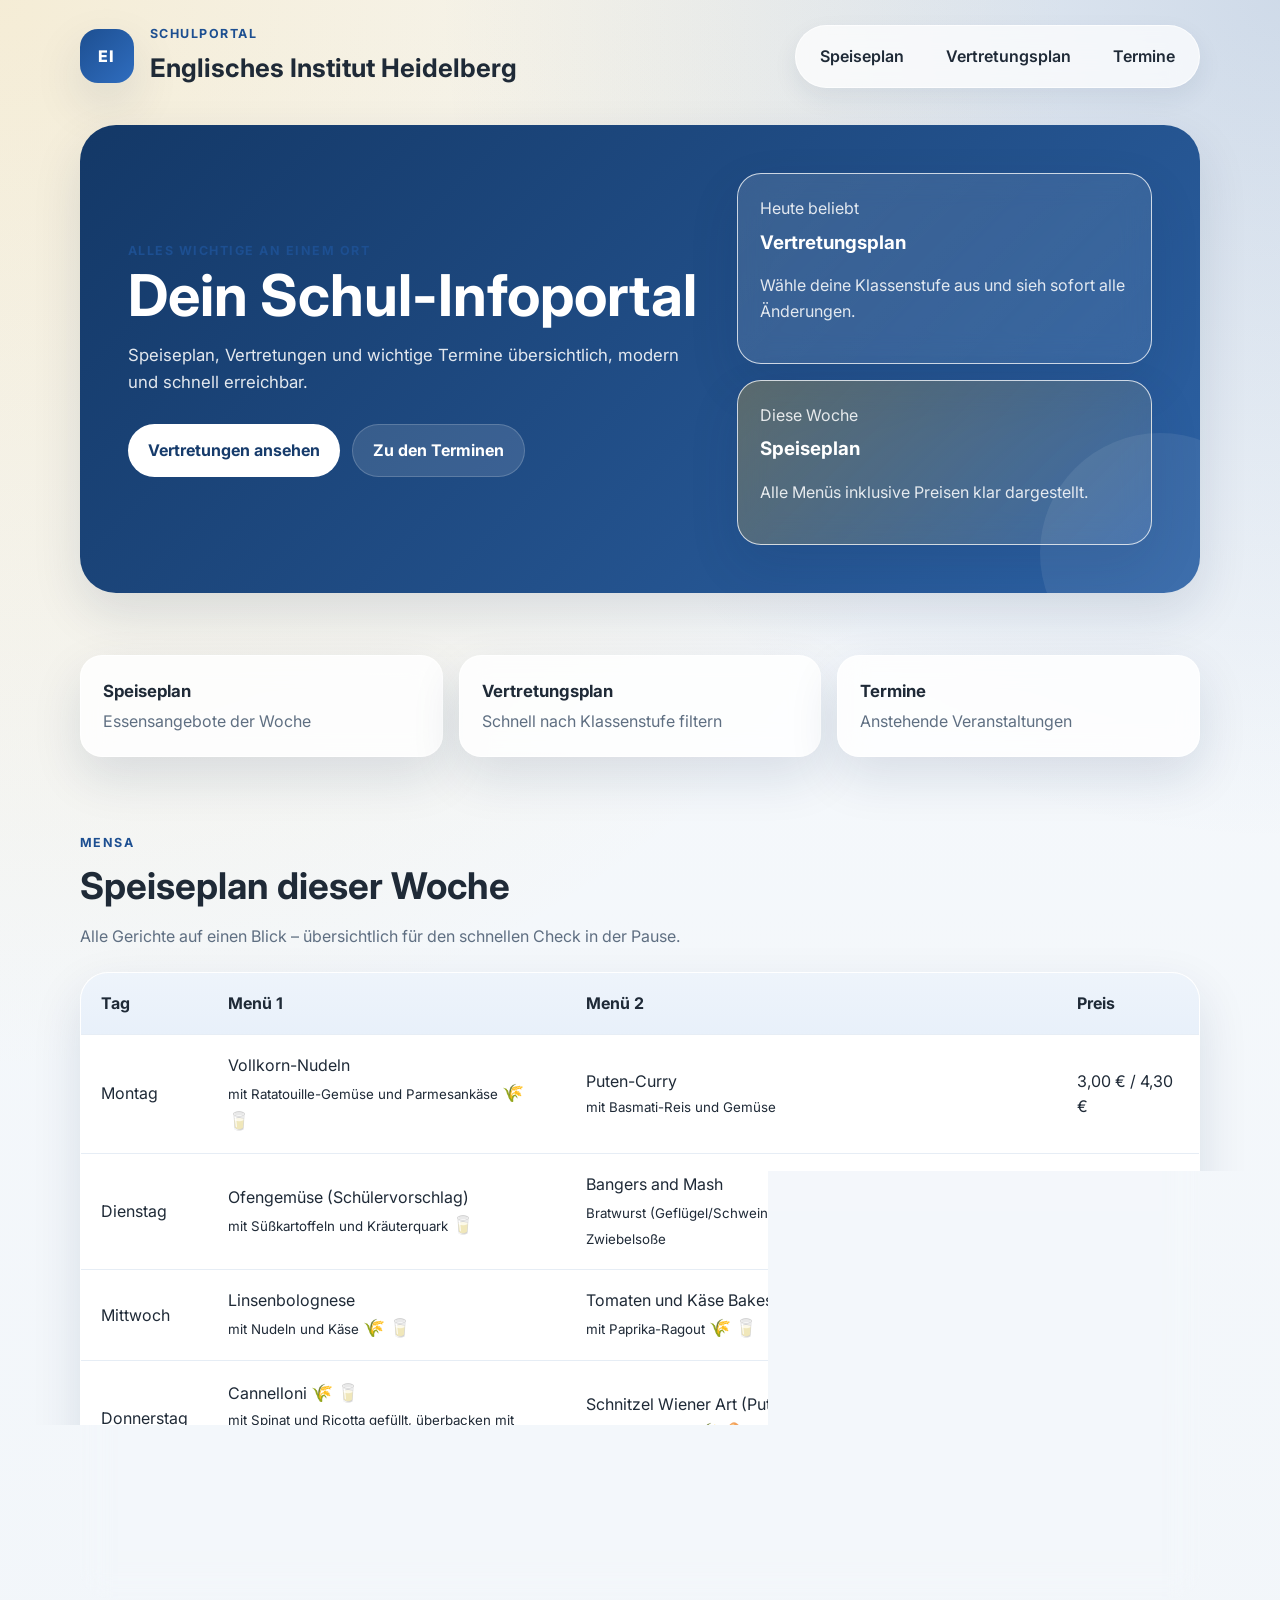
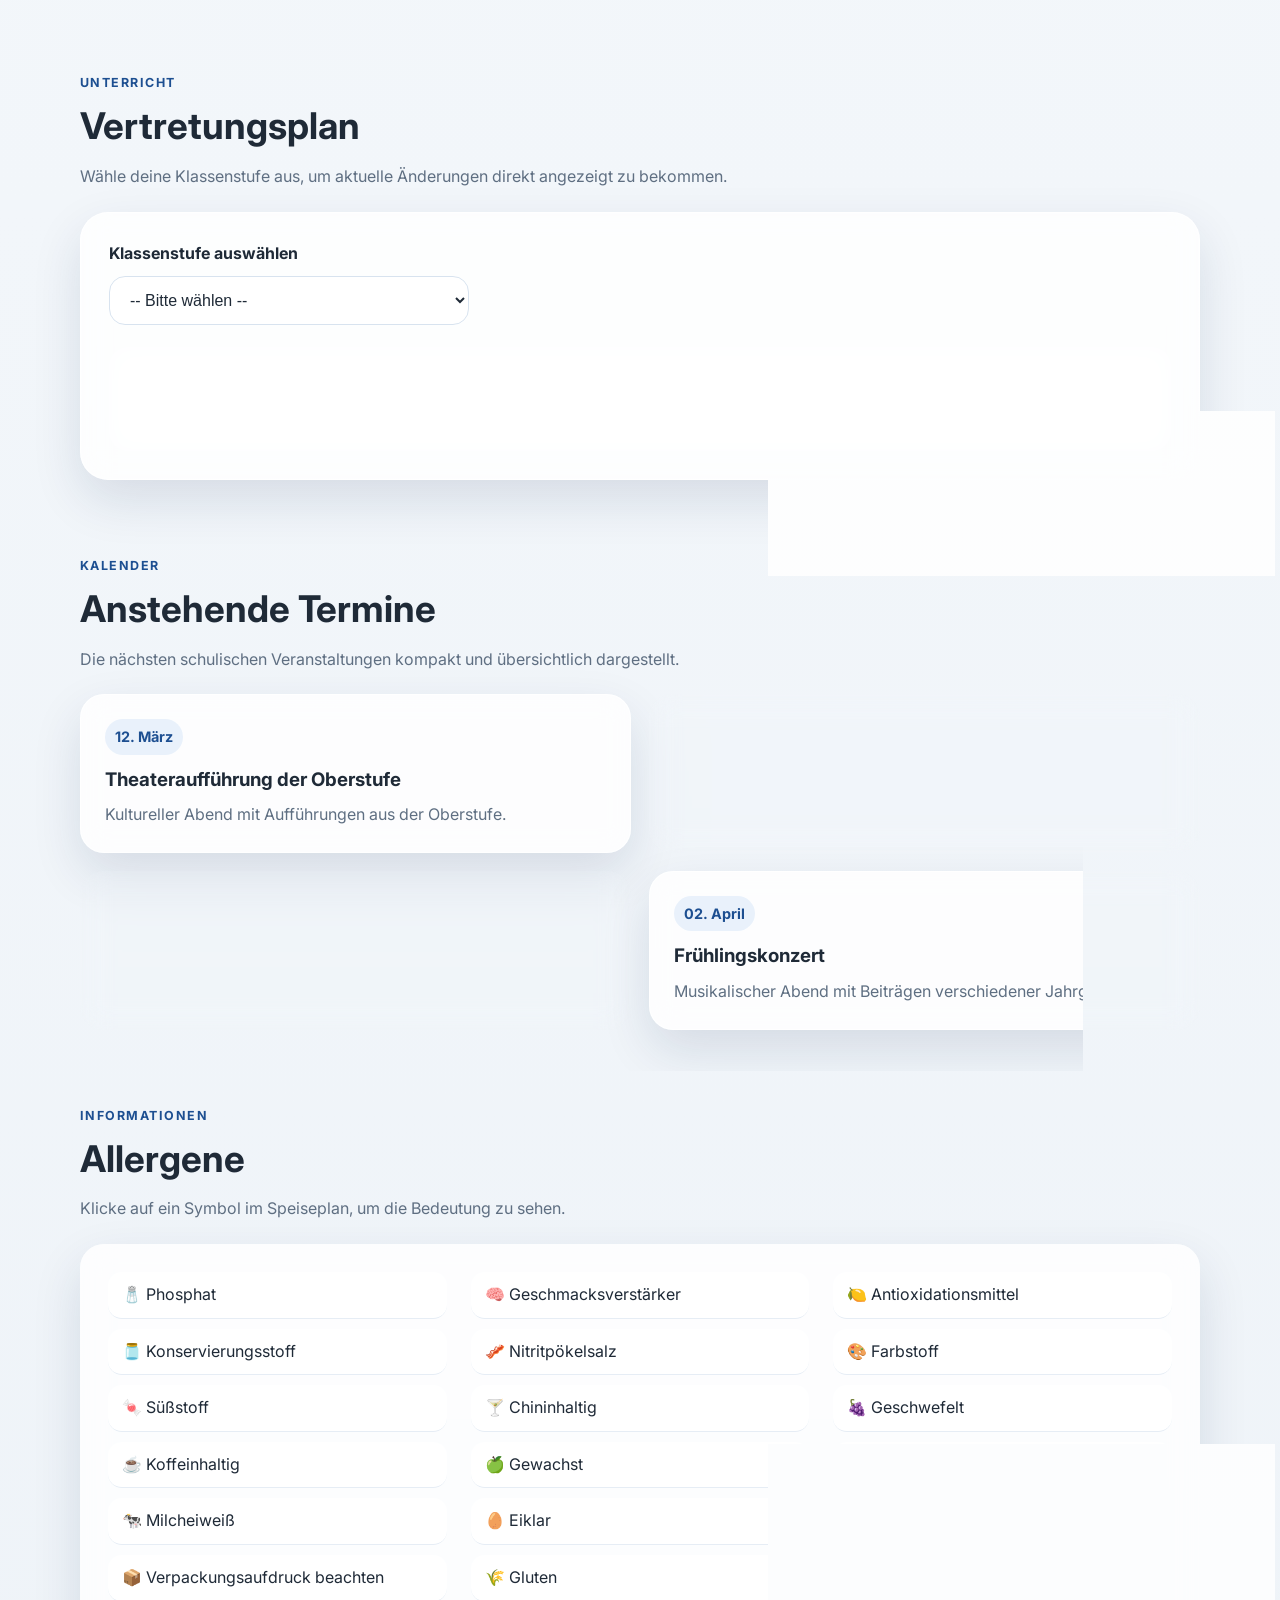
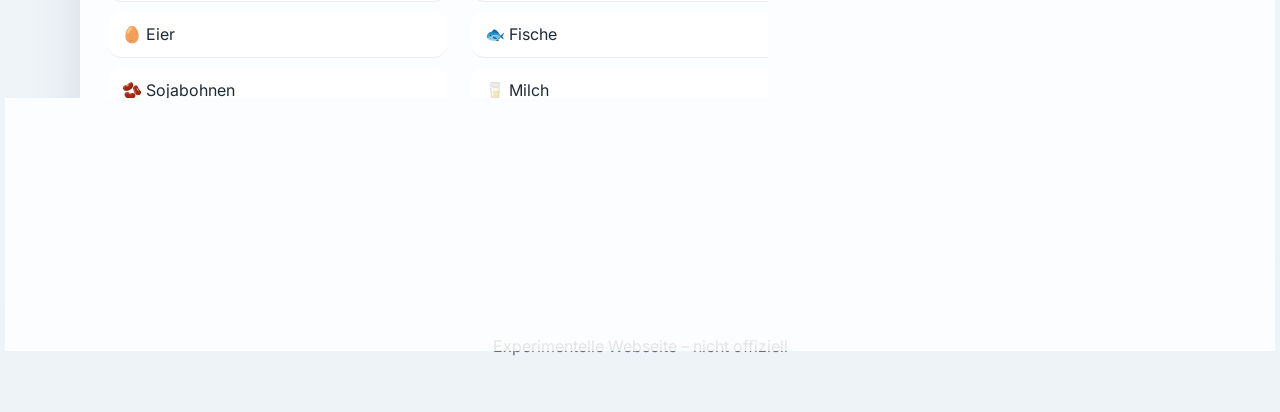
==== commit 1ff83bd9: "pwa" ====
--- a/index.html
+++ b/index.html
@@ -8,6 +8,14 @@
   <link rel="preconnect" href="https://fonts.gstatic.com" crossorigin>
   <link href="https://fonts.googleapis.com/css2?family=Inter:wght@400;500;600;700;800&display=swap" rel="stylesheet">
   <link rel="stylesheet" href="style.css">
+
+
+  <!-- PWA‑Farbe für die Adressleiste -->
+  <meta name="theme-color" content="#1d4f91">
+  <!-- Manifest -->
+  <link rel="manifest" href="manifest.json">
+ 
+ 
 </head>
 <body>
   <header class="site-header">
@@ -206,5 +214,14 @@
   </footer>
 
   <script src="script.js"></script>
+    <!-- Service‑Worker registrieren -->
+    <script>
+      if ('serviceWorker' in navigator) {
+        window.addEventListener('load', () => {
+          navigator.serviceWorker.register('service-worker.js')
+            .catch(err => console.error('Service Worker registration failed:', err));
+        });
+      }
+    </script>
 </body>
 </html>
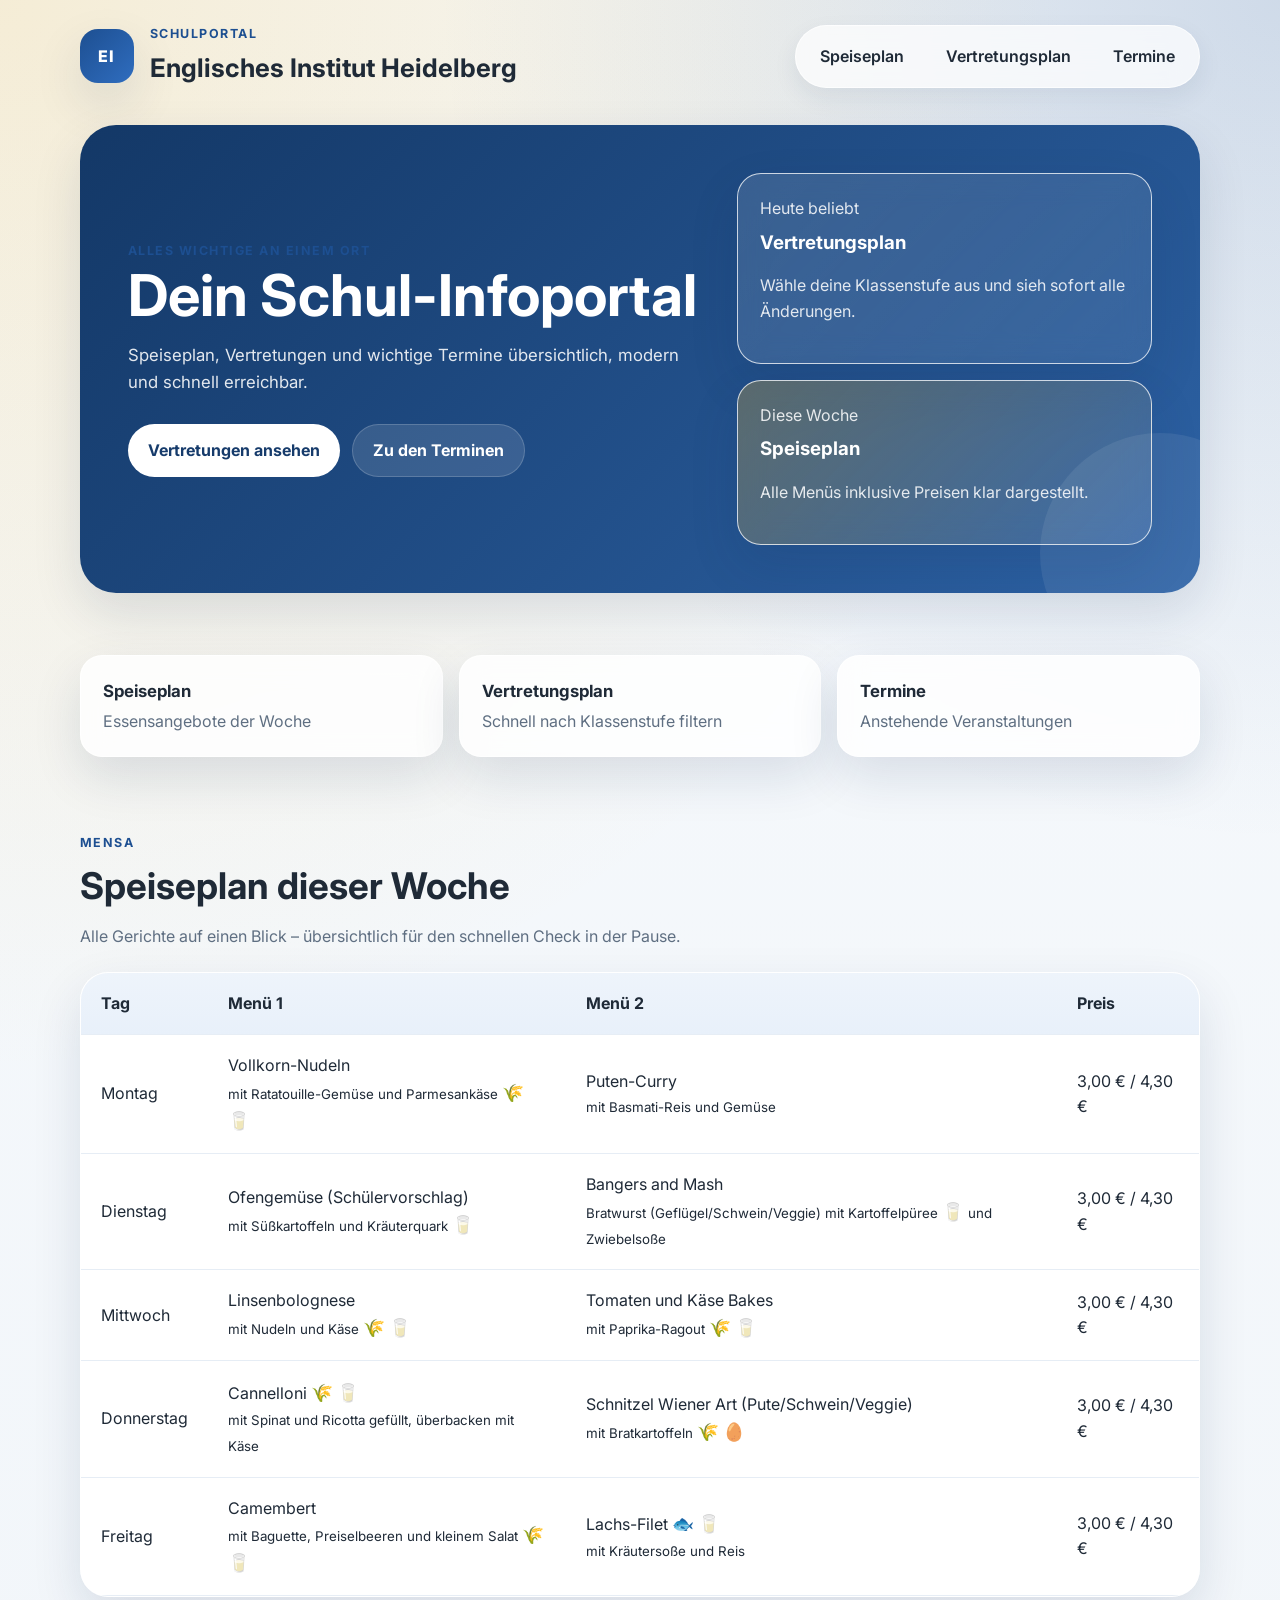
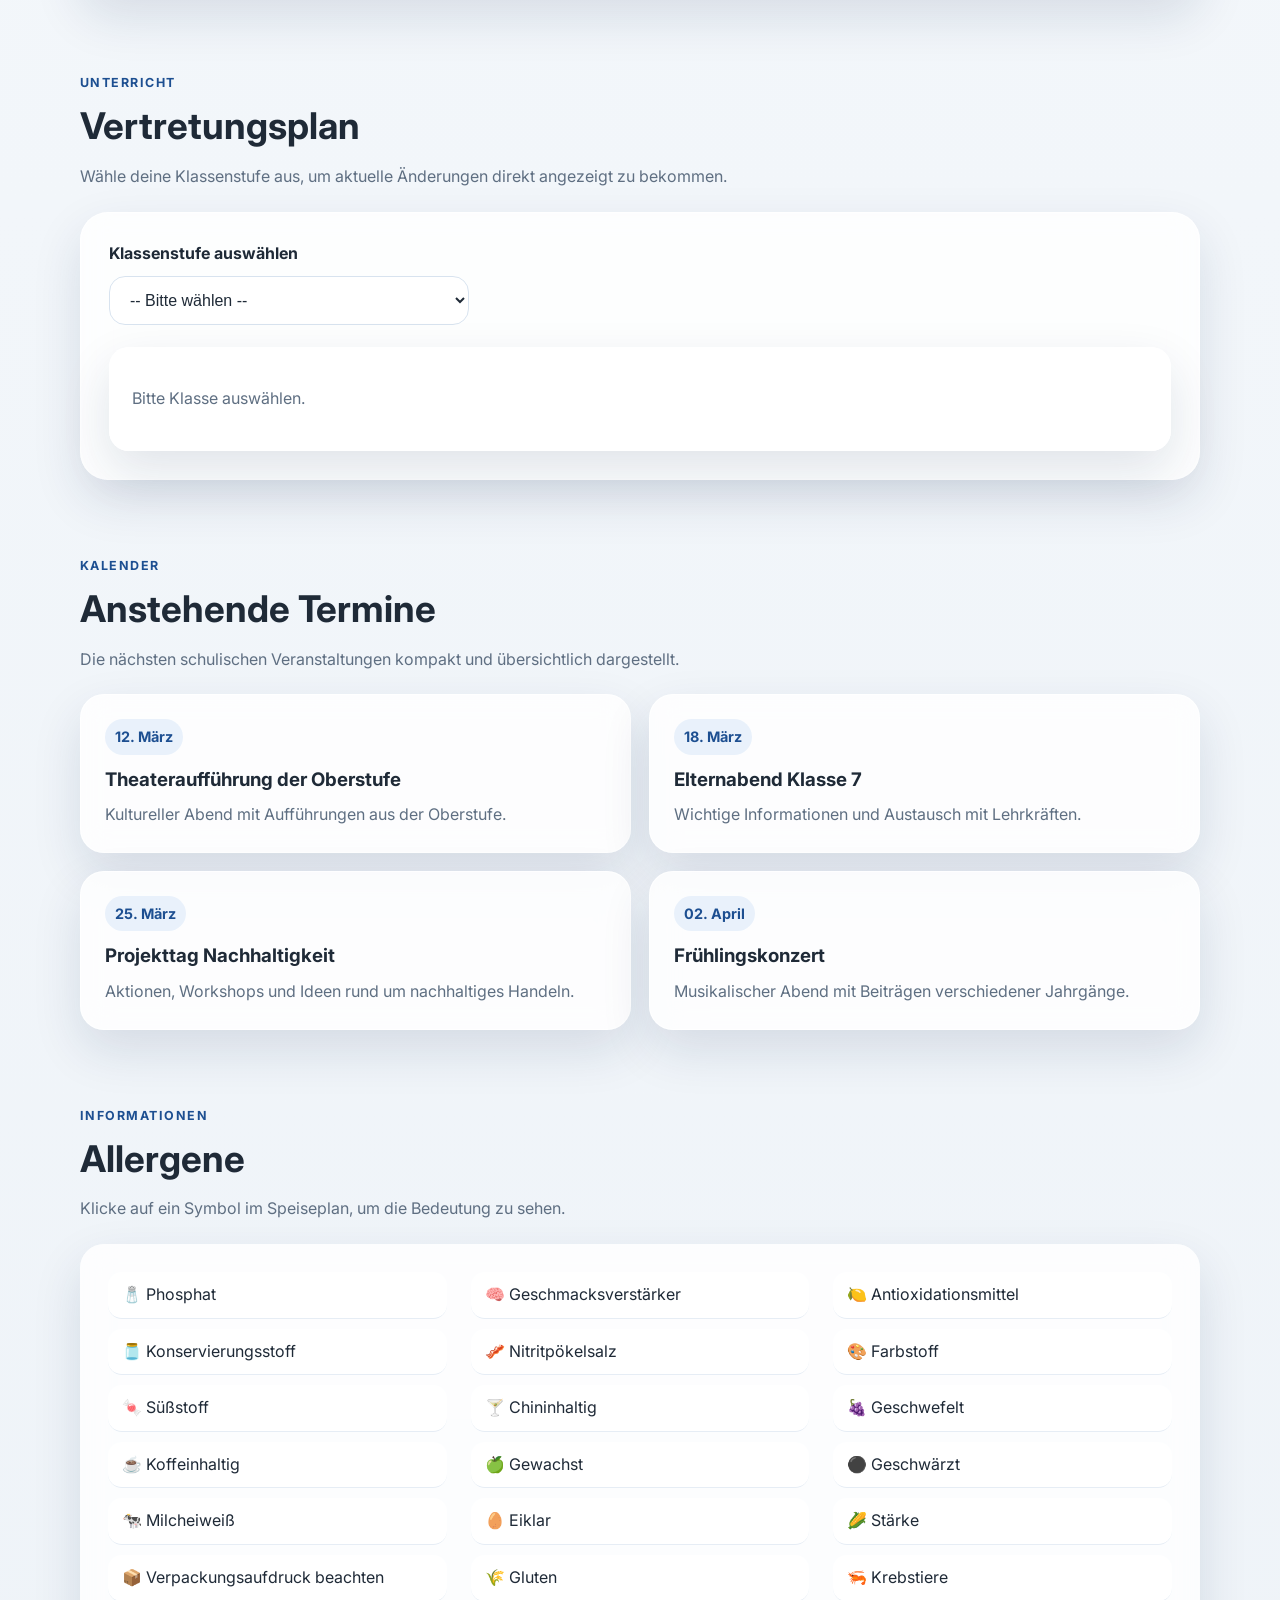
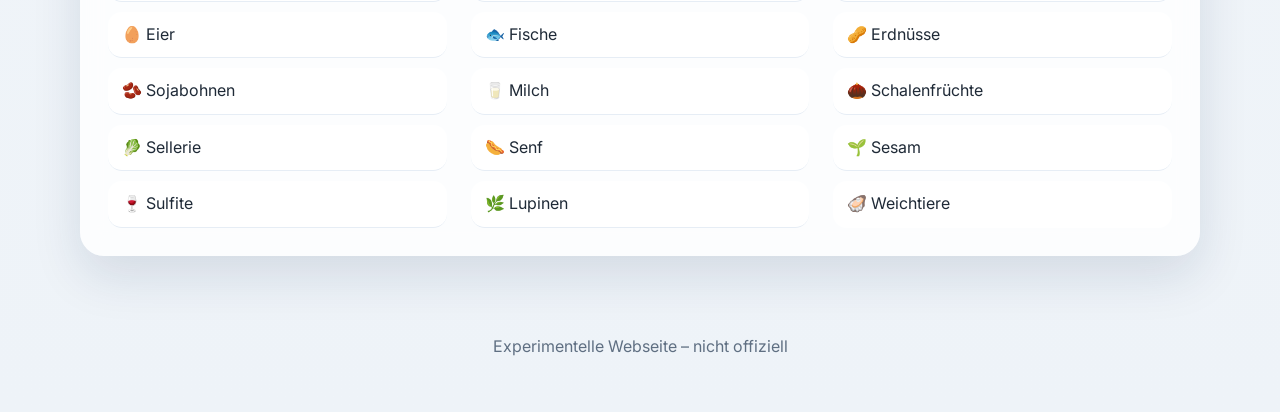
==== commit 7ec6d349: "pwa pages" ====
--- a/index.html
+++ b/index.html
@@ -13,8 +13,7 @@
   <!-- PWA‑Farbe für die Adressleiste -->
   <meta name="theme-color" content="#1d4f91">
   <!-- Manifest -->
-  <link rel="manifest" href="manifest.json">
- 
+  <link rel="manifest" href="./manifest.json">
  
 </head>
 <body>
@@ -218,7 +217,7 @@
     <script>
       if ('serviceWorker' in navigator) {
         window.addEventListener('load', () => {
-          navigator.serviceWorker.register('service-worker.js')
+          navigator.serviceWorker.register('./service-worker.js')
             .catch(err => console.error('Service Worker registration failed:', err));
         });
       }
